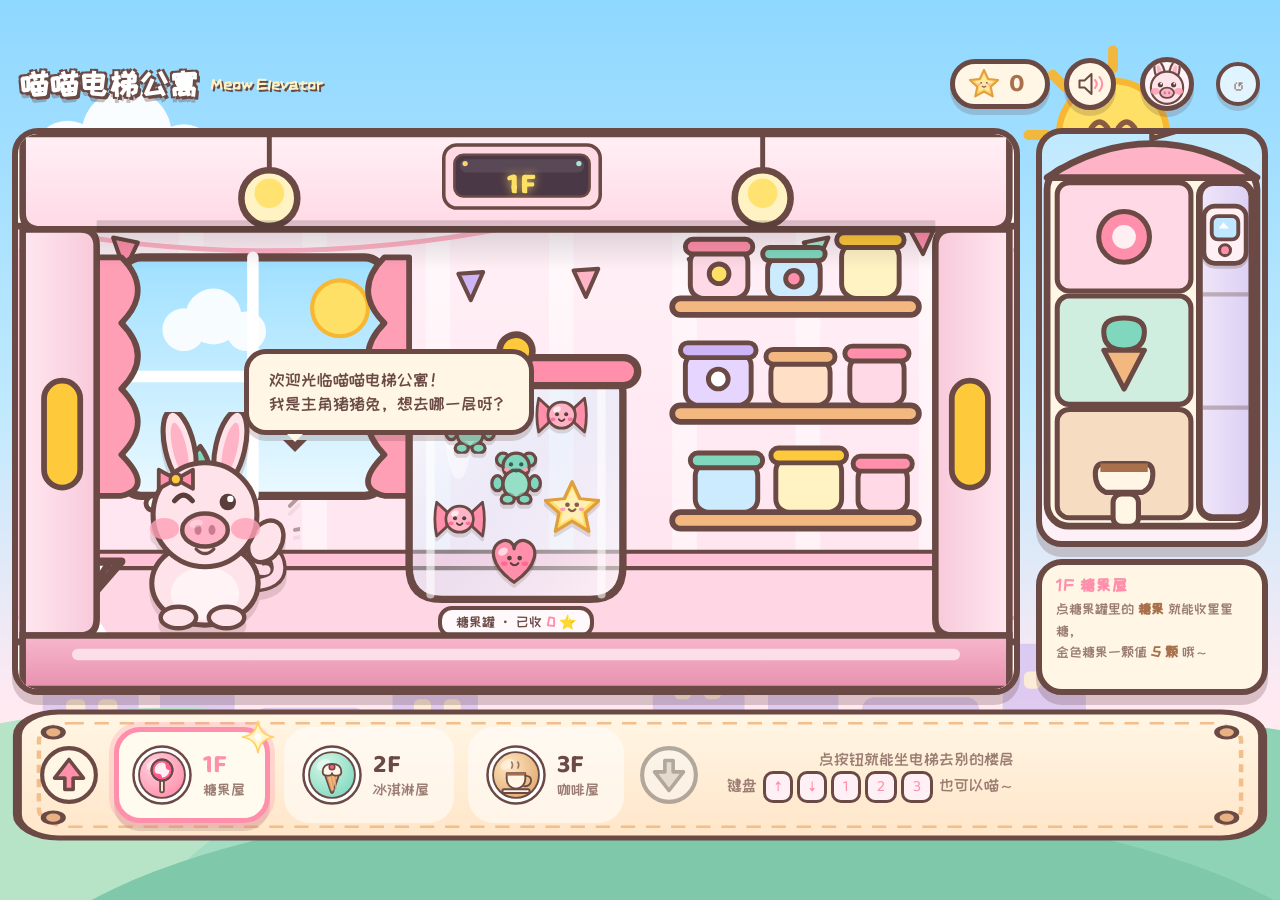
==== index.html @ 67f3f220 "喵喵电梯公寓：1F 糖果屋 / 2F 冰淇淋屋 / 3F 咖啡屋（主角猪猪兔）" ====
<!doctype html>
<html lang="zh-CN">
<head>
<meta charset="utf-8">
<meta name="viewport" content="width=device-width, initial-scale=1">
<title>喵喵电梯公寓 · 1F 糖果屋 / 2F 冰淇淋屋 / 3F 咖啡屋</title>
<meta name="description" content="可爱风的电梯模拟小游戏：坐电梯去不同楼层，每一层都有不同的小玩法。">
<link rel="icon" href="assets/ui/favicon.svg">
<link rel="stylesheet" href="styles/base.css">
<link rel="stylesheet" href="styles/layout.css">
<link rel="stylesheet" href="styles/elevator.css">
<link rel="stylesheet" href="styles/floors.css">
<link rel="stylesheet" href="styles/animations.css">
<link rel="stylesheet" href="styles/backdrop.css">
</head>
<body>

<!-- 背景天空装饰（窗口比游戏画布大时露出来的部分） -->
<div class="backdrop" aria-hidden="true">
  <img class="backdrop__sun" src="assets/bg/sun.svg" alt="">
  <img class="backdrop__cloud backdrop__cloud--1 cloud" src="assets/bg/cloud.svg" alt="">
  <img class="backdrop__cloud backdrop__cloud--2 cloud" src="assets/bg/cloud.svg" alt="">
  <img class="backdrop__cloud backdrop__cloud--3 cloud" src="assets/bg/cloud.svg" alt="">
  <img class="backdrop__cloud backdrop__cloud--4 cloud" src="assets/bg/cloud.svg" alt="">
  <img class="backdrop__city" src="assets/bg/city.svg" alt="">
  <img class="backdrop__hills" src="assets/bg/hills.svg" alt="">
</div>

<div class="app" id="app">

  <!-- ===== 顶部：标题 / 星星糖 / 音效 ===== -->
  <header class="hud">
    <h1 class="hud__title">
      喵喵电梯公寓
      <small>Meow Elevator</small>
    </h1>
    <div class="hud__spacer"></div>
    <div class="hud__coins" id="coin-box">
      <img src="assets/ui/coin-sugar.svg" alt="星星糖">
      <span id="coin-count">0</span>
    </div>
    <button class="hud__sound" id="sound-toggle" type="button">
      <img id="sound-img" src="assets/ui/sound-on.svg" alt="音效开关">
    </button>
    <button class="hud__skin" id="skin-toggle" type="button" title="换个主角形象">
      <img id="skin-img" src="assets/ui/avatar-pigbunny.svg" alt="切换主角">
    </button>
    <button class="hud__reset" id="reset-btn" type="button" title="清空进度，重新开始">↺</button>
  </header>

  <!-- ===== 中间：电梯门里的房间 + 楼层小地图 ===== -->
  <main class="world">
    <section class="stage" id="stage">
      <div class="room">
        <img class="room__bg" id="room-bg" src="assets/rooms/room-candy.svg" alt="">
      </div>

      <!-- 房间里的可交互道具单独一层，盖在猫猫前面（猫猫站在柜台后面） -->
      <div class="room__props" id="room-props"></div>

      <div class="stage__curtain"></div>

      <div class="doors">
        <img class="doors__leaf doors__leaf--left" src="assets/elevator/door-left.svg" alt="">
        <img class="doors__leaf doors__leaf--right" src="assets/elevator/door-right.svg" alt="">
      </div>

      <img class="cabin" src="assets/elevator/cabin-frame.svg" alt="">

      <div class="cat" id="cat">
        <img id="cat-img" src="assets/character/pigbunny-idle.svg" alt="主角 猪猪兔">
      </div>

      <div class="indicator" id="indicator">
        <img class="indicator__plate" src="assets/elevator/indicator-plate.svg" alt="">
        <div class="indicator__text">
          <span class="dir dir--up">▲</span>
          <span id="indicator-text">1F</span>
          <span class="dir dir--down">▼</span>
        </div>
      </div>

      <div class="bubble" id="bubble"><span id="bubble-text"></span></div>

      <div class="fx" id="fx"></div>
    </section>

    <aside class="side">
      <div class="minimap">
        <img class="minimap__bg" src="assets/elevator/map-building.svg" alt="楼层小地图">
        <img class="minimap__car" id="map-car" src="assets/elevator/map-car.svg" alt="">
      </div>

      <div class="tipcard">
        <h2 class="tipcard__title" id="tip-title">1F 糖果屋</h2>
        <p class="tipcard__text" id="tip-text"></p>
      </div>
    </aside>
  </main>

  <!-- ===== 底部：电梯控制面板 ===== -->
  <footer class="panel">
    <img class="panel__plate" src="assets/elevator/panel-plate.svg" alt="">
    <div class="panel__inner">
      <img class="panel__arrow" id="btn-up" src="assets/elevator/arrow-up.svg" alt="上一层" title="上一层">

      <button class="floorbtn is-active" data-floor="1" type="button">
        <img src="assets/elevator/button-1f.svg" alt="">
        <span class="floorbtn__label"><b>1F</b><span>糖果屋</span></span>
      </button>

      <button class="floorbtn" data-floor="2" type="button">
        <img src="assets/elevator/button-2f.svg" alt="">
        <span class="floorbtn__label"><b>2F</b><span>冰淇淋屋</span></span>
      </button>

      <button class="floorbtn" data-floor="3" type="button">
        <img src="assets/elevator/button-3f.svg" alt="">
        <span class="floorbtn__label"><b>3F</b><span>咖啡屋</span></span>
      </button>

      <img class="panel__arrow" id="btn-down" src="assets/elevator/arrow-down.svg" alt="下一层" title="下一层">

      <p class="panel__hint">
        点按钮就能坐电梯去别的楼层<br>
        键盘 <span class="k">↑</span><span class="k">↓</span><span class="k">1</span><span class="k">2</span><span class="k">3</span> 也可以喵～
      </p>
    </div>
  </footer>

</div>

<!-- 按顺序加载：配置 → 存档 → 音频 → 特效 → 电梯 → 各楼层玩法 → 启动 -->
<script src="js/core/config.js"></script>
<script src="js/core/state.js"></script>
<script src="js/core/audio.js"></script>
<script src="js/core/fx.js"></script>
<script src="js/core/dialogue.js"></script>
<script src="js/core/elevator.js"></script>
<script src="js/floors/registry.js"></script>
<script src="js/floors/candy.js"></script>
<script src="js/floors/icecream.js"></script>
<script src="js/floors/coffee.js"></script>
<script src="js/main.js"></script>
</body>
</html>
---- styles/base.css ----
/* ============================================================
   base.css —— 字体、配色变量、整体框架
   设计稿固定 1280 × 812，由 js 等比缩放铺满窗口，
   所以下面所有尺寸都可以放心用 px。
   ============================================================ */

/* ---------- 可爱字体（本地文件，可随时替换 fonts/ 里的字体） ---------- */
@font-face {
  font-family: 'KuaiLe';
  src: url('../fonts/ZCOOLKuaiLe-Regular.ttf') format('truetype');
  font-weight: normal;
  font-style: normal;
  font-display: swap;
}
@font-face {
  font-family: 'Baloo';
  src: url('../fonts/Baloo2.ttf') format('truetype');
  font-weight: 200 800;
  font-style: normal;
  font-display: swap;
}

:root {
  /* 主色板：想让游戏换个气氛，改这里就行 */
  --c-outline: #6B4A45;
  --c-cream: #FFF6E5;
  --c-pink: #FF8FAB;
  --c-pink-light: #FFD9E6;
  --c-mint: #7FD8BE;
  --c-mint-light: #CFEEDF;
  --c-butter: #FFD166;
  --c-caramel: #F2B880;
  --c-coffee: #A9714B;
  --c-lavender: #CDB4F6;
  --c-ink: #6B4A45;
  --c-ink-soft: #9A7C72;

  --font-cute: 'KuaiLe', 'Baloo', 'Chalkboard SE', 'PingFang SC',
               'Hiragino Sans GB', 'Microsoft YaHei', sans-serif;
  --font-num: 'Baloo', 'KuaiLe', 'PingFang SC', sans-serif;

  --shadow-cute: 0 6px 0 rgba(107, 74, 69, 0.22);
  --radius: 24px;

  /* 舞台尺寸（16:9）与房间原稿 1200×675 的缩放比 = 0.84 */
  --stage-w: 1008px;
  --stage-h: 567px;
  --scale: 0.84;
}

* { box-sizing: border-box; }

html, body {
  margin: 0;
  padding: 0;
  height: 100%;
  overflow: hidden;
}

body {
  background: #BEE9FF;
  font-family: var(--font-cute);
  color: var(--c-ink);
  -webkit-font-smoothing: antialiased;
  user-select: none;
  -webkit-tap-highlight-color: transparent;
}

/* 视口外的底色天空（窗口比设计稿更宽/更高时露出来的部分） */
body::before {
  content: '';
  position: fixed;
  inset: 0;
  background: linear-gradient(180deg, #8FD8FF 0%, #BFE9FF 45%, #FFE9F2 78%, #FFF6E5 100%);
  z-index: 0;
}

button {
  font-family: inherit;
  color: inherit;
  border: none;
  background: none;
  cursor: pointer;
  padding: 0;
}

img { display: block; -webkit-user-drag: none; }

/* ---------- 整个游戏画布：等比缩放居中 ---------- */
.app {
  position: absolute;
  left: 50%;
  top: 50%;
  z-index: 1;
  width: 1280px;
  height: 812px;
  padding: 8px 12px 15px;
  transform: translate(-50%, -50%);
  transform-origin: center center;
  display: flex;
  flex-direction: column;
}

/* ---------- 顶部 HUD ---------- */
.hud {
  height: 64px;
  flex: 0 0 64px;
  display: flex;
  align-items: center;
  gap: 14px;
  padding: 0 8px;
}

.hud__title {
  display: flex;
  align-items: center;
  gap: 10px;
  font-size: 30px;
  letter-spacing: 2px;
  color: #fff;
  text-shadow:
     3px 3px 0 var(--c-outline),
    -2px -2px 0 var(--c-outline),
     2px -2px 0 var(--c-outline),
    -2px  2px 0 var(--c-outline),
     0 6px 0 rgba(107, 74, 69, 0.35);
}

.hud__title small {
  font-size: 15px;
  letter-spacing: 0;
  color: #FFF3C4;
  text-shadow: 2px 2px 0 var(--c-outline);
}

.hud__spacer { flex: 1; }

.hud__coins {
  display: flex;
  align-items: center;
  gap: 8px;
  height: 50px;
  padding: 0 20px 0 12px;
  background: var(--c-cream);
  border: 5px solid var(--c-outline);
  border-radius: 26px;
  box-shadow: var(--shadow-cute);
  font-family: var(--font-num);
  font-size: 26px;
  font-weight: 700;
  color: var(--c-coffee);
}

.hud__coins img { width: 34px; height: 34px; }

.hud__coins.is-bump { animation: bump 0.42s ease-out; }

.hud__sound {
  width: 52px;
  height: 52px;
  border-radius: 50%;
  background: var(--c-cream);
  border: 5px solid var(--c-outline);
  box-shadow: var(--shadow-cute);
  display: grid;
  place-items: center;
  transition: transform 0.12s ease;
}
.hud__sound img { width: 30px; height: 30px; }
.hud__sound:active { transform: translateY(3px); box-shadow: 0 2px 0 rgba(107,74,69,0.22); }

.hud__reset {
  width: 44px;
  height: 44px;
  margin-left: 8px;  border-radius: 50%;
  background: rgba(255, 255, 255, 0.7);
  border: 4px solid var(--c-outline);
  font-size: 22px;
  line-height: 1;
  color: var(--c-ink-soft);
  display: grid;
  place-items: center;
  box-shadow: 0 5px 0 rgba(107, 74, 69, 0.2);
}

.hud__reset:hover { background: var(--c-pink); color: #fff; }
.hud__reset:active { transform: translateY(3px); box-shadow: 0 2px 0 rgba(107,74,69,0.2); }

/* 换主角形象：猪猪兔 / 猫猫咪咪 */
.hud__skin {
  width: 54px;
  height: 54px;
  margin-left: 10px;
  border-radius: 50%;
  background: #FFF3F8;
  border: 5px solid var(--c-outline);
  box-shadow: var(--shadow-cute);
  display: grid;
  place-items: center;
  overflow: hidden;
  transition: transform 0.12s ease;
}
.hud__skin img { width: 44px; height: 44px; }
.hud__skin:hover { transform: rotate(-8deg) scale(1.06); }
.hud__skin:active { transform: translateY(3px) scale(0.96); box-shadow: 0 2px 0 rgba(107,74,69,0.2); }

.hud__badge {
  display: flex;
  align-items: center;
  gap: 6px;
  height: 44px;
  padding: 0 16px;
  border-radius: 22px;
  background: rgba(255, 255, 255, 0.72);
  border: 4px solid var(--c-outline);
  font-size: 16px;
  color: var(--c-ink);
}
.hud__badge b { font-family: var(--font-num); font-size: 20px; color: var(--c-pink); }
---- styles/layout.css ----
/* ============================================================
   layout.css —— 主区域布局：舞台 + 右侧小地图
   ============================================================ */

.world {
  height: 567px;
  flex: 0 0 567px;
  margin-top: 12px;
  display: flex;
  gap: 16px;
}

/* ---------- 舞台（电梯门里的房间） ---------- */
.stage {
  position: relative;
  width: var(--stage-w);
  height: var(--stage-h);
  flex: 0 0 var(--stage-w);
  border: 6px solid var(--c-outline);
  border-radius: 26px;
  background: #FFF6E5;
  overflow: hidden;
  box-shadow: 0 10px 0 rgba(107, 74, 69, 0.25), inset 0 0 0 6px rgba(255, 255, 255, 0.5);
  transition: transform 0.12s ease;
}

.stage.is-shake { animation: shake 0.4s ease; }
.stage.is-moving { animation: rumble 0.35s linear infinite; }

/* 楼层切换时的黑幕（门关着的时候用来换房间，避免闪一下） */
.stage__curtain {
  position: absolute;
  inset: 0;
  background: #5A4450;
  opacity: 0;
  pointer-events: none;
  transition: opacity 0.18s ease;
  z-index: 5;
}
.stage.is-curtain .stage__curtain { opacity: 1; }

/* ---------- 房间 ---------- */
.room {
  position: absolute;
  inset: 0;
  z-index: 1;
}

.room__bg {
  position: absolute;
  inset: 0;
  width: 100%;
  height: 100%;
}

/* 房间里的可交互道具都挂在这一层（坐标用百分比，对应 1200×675 原稿）
   具体 z 序见 elevator.css 顶部说明 */
.room__props {
  position: absolute;
  inset: 0;
  z-index: 3;
}

/* ---------- 右侧栏 ---------- */
.side {
  width: 232px;
  flex: 0 0 232px;
  display: flex;
  flex-direction: column;
  gap: 12px;
}

/* ---------- 小地图：整栋楼剖面 ---------- */
.minimap {
  position: relative;
  width: 232px;
  height: 419px;
  flex: 0 0 419px;
  border: 6px solid var(--c-outline);
  border-radius: 26px;
  background: linear-gradient(180deg, #BFE9FF, #FFF0F6);
  overflow: hidden;
  box-shadow: 0 10px 0 rgba(107, 74, 69, 0.25);
}

.minimap__bg {
  position: absolute;
  inset: 0;
  width: 100%;
  height: 100%;
}

.minimap__car {
  position: absolute;
  left: 83.4%;
  width: 50px;
  transform: translate(-50%, -50%);
  transition: top 0.6s cubic-bezier(0.45, 0.05, 0.35, 1.1);
  filter: drop-shadow(0 3px 0 rgba(107, 74, 69, 0.25));
  z-index: 2;
}

.minimap__car.is-move { animation: carbob 0.28s ease-in-out infinite; }

/* 楼层小标签 */
.minimap__tag {
  position: absolute;
  left: 8px;
  padding: 3px 10px;
  border-radius: 12px;
  background: rgba(255, 255, 255, 0.9);
  border: 3px solid var(--c-outline);
  font-size: 13px;
  line-height: 1.1;
  color: var(--c-ink);
  z-index: 3;
}

/* ---------- 小贴士卡片 ---------- */
.tipcard {
  flex: 1;
  border: 6px solid var(--c-outline);
  border-radius: 26px;
  background: var(--c-cream);
  box-shadow: 0 10px 0 rgba(107, 74, 69, 0.25);
  padding: 12px 14px;
  overflow: hidden;
}

.tipcard__title {
  font-size: 16px;
  color: var(--c-pink);
  margin: 0 0 6px;
  letter-spacing: 1px;
}

.tipcard__text {
  font-size: 14px;
  line-height: 1.55;
  color: var(--c-ink-soft);
  margin: 0;
}

.tipcard__text b { color: var(--c-coffee); }
---- styles/elevator.css ----
/* ============================================================
   elevator.css —— 轿厢、电梯门、显示屏、猫猫、气泡、控制面板
   舞台 1008×567 = 房间原稿 1200×675 × 0.84

   图层顺序（从后到前）：
     1  房间背景 .room
     2  猫猫 .cat          ← 站在柜台后面，道具会盖住它
     3  房间道具 .room__props
     4  电梯门 .doors
     5  轿厢框 .cabin
     9  楼层显示屏 / 11 气泡 / 20 飘字粒子
   ============================================================ */

/* ---------- 电梯门（盖住轿厢门洞 90,105 → 1110,610 原稿坐标） ---------- */
.doors {
  position: absolute;
  left: 75.6px;
  top: 88.2px;
  width: 856.8px;
  height: 424.2px;
  z-index: 4;
  pointer-events: none;
}

.doors__leaf {
  position: absolute;
  top: 0;
  width: 50%;
  height: 100%;
  transition: transform 0.62s cubic-bezier(0.5, 0.02, 0.3, 1);
}

.doors__leaf--left  { left: 0;  transform: translateX(-101%); }
.doors__leaf--right { right: 0; transform: translateX(101%); }

.stage.is-closed .doors__leaf--left  { transform: translateX(0); }
.stage.is-closed .doors__leaf--right { transform: translateX(0); }

/* 门关着的时候，房间里的道具不给点（避免隔着门点到东西） */
.stage.is-closed .room__props { pointer-events: none; }

/* ---------- 轿厢前景框 ---------- */
.cabin {
  position: absolute;
  inset: 0;
  width: 100%;
  height: 100%;
  z-index: 5;
  pointer-events: none;
}

/* ---------- 楼层显示屏 ---------- */
.indicator {
  position: absolute;
  left: 424px;
  top: 9px;
  width: 160px;
  height: 67px;
  z-index: 9;
}

.indicator__plate {
  position: absolute;
  inset: 0;
  width: 100%;
  height: 100%;
}

.indicator__text {
  position: absolute;
  left: 0;
  right: 0;
  top: 22px;
  height: 40px;
  display: flex;
  align-items: center;
  justify-content: center;
  gap: 6px;
  font-family: var(--font-num);
  font-size: 30px;
  font-weight: 800;
  color: #FFE066;
  text-shadow: 0 0 10px rgba(255, 224, 102, 0.75);
  letter-spacing: 1px;
}

.indicator__text .dir {
  font-size: 18px;
  color: var(--c-mint);
  text-shadow: 0 0 8px rgba(127, 216, 190, 0.9);
  opacity: 0;
}
.indicator.is-up .dir--up,
.indicator.is-down .dir--down { opacity: 1; }
.indicator.is-ding .indicator__text { animation: dingflash 0.5s ease 2; }

/* ---------- 电梯小姐 · 猫猫 ---------- */
.cat {
  position: absolute;
  left: 92px;
  bottom: 55px;
  width: 190px;
  z-index: 2;
  transition: transform 0.2s ease;
}

.cat img {
  width: 100%;
  filter: drop-shadow(0 8px 0 rgba(107, 74, 69, 0.18));
}

.cat.is-hop { animation: hop 0.6s ease; }
.cat.is-shake { animation: shake 0.5s ease; }

/* ---------- 说话气泡 ---------- */
.bubble {
  position: absolute;
  left: 226px;
  bottom: 254px;
  max-width: 300px;
  padding: 14px 20px;
  background: var(--c-cream);
  border: 5px solid var(--c-outline);
  border-radius: 22px;
  font-size: 17px;
  line-height: 1.4;
  color: var(--c-ink);
  box-shadow: 0 6px 0 rgba(107, 74, 69, 0.22);
  z-index: 11;
  opacity: 0;
  transform: translateY(8px) scale(0.9);
  transform-origin: 20% 120%;
  transition: opacity 0.2s ease, transform 0.24s cubic-bezier(0.2, 1.6, 0.4, 1);
  pointer-events: none;
}

.bubble.is-show { opacity: 1; transform: translateY(0) scale(1); }

.bubble::after {
  content: '';
  position: absolute;
  left: 34px;
  bottom: -22px;
  width: 0;
  height: 0;
  border: 12px solid transparent;
  border-top-color: var(--c-outline);
  border-bottom: 0;
}

.bubble::before {
  content: '';
  position: absolute;
  left: 38px;
  bottom: -12px;
  width: 0;
  height: 0;
  border: 8px solid transparent;
  border-top-color: var(--c-cream);
  border-bottom: 0;
  z-index: 2;
}

/* ---------- 控制面板 ---------- */
.panel {
  position: relative;
  height: 132px;
  flex: 0 0 132px;
  margin-top: 14px;
}

.panel__plate {
  position: absolute;
  inset: 0;
  width: 100%;
  height: 100%;
}

.panel__inner {
  position: absolute;
  inset: 0;
  display: flex;
  align-items: center;
  gap: 14px;
  padding: 0 26px;
}

.panel__arrow {
  width: 62px;
  height: 62px;
  cursor: pointer;
  transition: transform 0.12s ease, filter 0.12s ease;
}
.panel__arrow:active { transform: translateY(3px) scale(0.96); }
.panel__arrow.is-disabled { filter: grayscale(1) opacity(0.45); cursor: not-allowed; }

.floorbtn {
  position: relative;
  display: flex;
  align-items: center;
  gap: 10px;
  height: 96px;
  padding: 0 20px 0 12px;
  border-radius: 26px;
  border: 5px solid transparent;
  background: rgba(255, 255, 255, 0.55);
  transition: transform 0.14s ease, background 0.2s ease, border-color 0.2s ease;
}

.floorbtn img { width: 62px; height: 62px; }

.floorbtn__label {
  display: flex;
  flex-direction: column;
  align-items: flex-start;
  line-height: 1.15;
}

.floorbtn__label b {
  font-family: var(--font-num);
  font-size: 26px;
  color: var(--c-outline);
}

.floorbtn__label span {
  font-size: 15px;
  color: var(--c-ink-soft);
}

.floorbtn:hover { transform: translateY(-4px); background: rgba(255, 255, 255, 0.85); }
.floorbtn:active { transform: translateY(2px); }

.floorbtn.is-active {
  background: #FFFBEF;
  border-color: var(--c-pink);
  box-shadow: 0 0 0 5px rgba(255, 143, 171, 0.28), 0 8px 0 rgba(107, 74, 69, 0.18);
}

.floorbtn.is-active .floorbtn__label b { color: var(--c-pink); }

.floorbtn.is-active::after {
  content: '';
  position: absolute;
  top: -12px;
  right: -10px;
  width: 34px;
  height: 34px;
  background: url('../assets/ui/sparkle.svg') center/contain no-repeat;
  animation: spin 3s linear infinite;
}

.floorbtn.is-arriving { animation: bump 0.5s ease; }

.panel__hint {
  flex: 1;
  margin: 0;
  text-align: right;
  font-size: 16px;
  line-height: 1.5;
  color: var(--c-ink-soft);
  max-width: 300px;
}

.panel__hint b { color: var(--c-coffee); }
.panel__hint .k {
  display: inline-block;
  padding: 1px 9px;
  margin: 0 2px;
  border-radius: 10px;
  background: #FFF0F5;
  border: 3px solid var(--c-outline);
  font-family: var(--font-num);
  color: var(--c-pink);
}

/* ---------- 飘字 / 粒子层 ---------- */
.fx {
  position: absolute;
  inset: 0;
  z-index: 20;
  pointer-events: none;
  overflow: hidden;
}

.fx__float {
  position: absolute;
  transform: translate(-50%, -50%);
  font-family: var(--font-num);
  font-size: 30px;
  font-weight: 800;
  color: #fff;
  text-shadow: 2px 2px 0 var(--c-outline), -2px -2px 0 var(--c-outline),
               2px -2px 0 var(--c-outline), -2px 2px 0 var(--c-outline);
  animation: floatup 1s ease-out forwards;
  white-space: nowrap;
}

.fx__sparkle {
  position: absolute;
  width: 34px;
  height: 34px;
  transform: translate(-50%, -50%);
  animation: sparkleout 0.75s ease-out forwards;
}

.fx__ring {
  position: absolute;
  width: 40px;
  height: 40px;
  margin: -20px 0 0 -20px;
  border-radius: 50%;
  border: 6px solid rgba(255, 255, 255, 0.9);
  animation: ringout 0.55s ease-out forwards;
}
---- styles/floors.css ----
/* ============================================================
   floors.css —— 三层楼各自的玩法道具
   坐标说明：left/top 用百分比，对应房间原稿 1200×675 的坐标，
             尺寸用 px（舞台 1008×567 = 原稿 ×0.84）。
   ============================================================ */

.room__props > * { position: absolute; }

/* ============================================================
   1F 糖果屋：点糖果收星星糖
   ============================================================ */
.candy {
  width: 5.6%;
  transform: translate(-50%, -50%);
  animation: bob 2.6s ease-in-out infinite;
  cursor: pointer;
  z-index: 3;
}

.candy img {
  width: 100%;
  transition: transform 0.14s ease, filter 0.14s ease;
  filter: drop-shadow(0 4px 0 rgba(107, 74, 69, 0.18));
}

.candy:hover img { transform: scale(1.18); filter: drop-shadow(0 6px 0 rgba(107,74,69,0.22)) brightness(1.06); }
.candy:active img { transform: scale(0.9); }

.candy.is-gold {
  width: 6.4%;
  animation: bob 1.7s ease-in-out infinite, glowpulse 1.6s ease-in-out infinite;
  border-radius: 50%;
}

.candy.is-taken {
  animation: none;
  transition: opacity 0.32s ease, transform 0.32s cubic-bezier(0.3, -0.4, 0.6, 1.4);
  opacity: 0;
  transform: translate(-50%, -50%) translateY(-40px) scale(1.5) rotate(20deg);
  pointer-events: none;
}

/* 收集进度的糖果罐标签 */
.jarhint {
  left: 50%;
  top: 88%;
  transform: translate(-50%, -50%);
  padding: 4px 14px;
  border-radius: 14px;
  background: rgba(255, 255, 255, 0.86);
  border: 4px solid var(--c-outline);
  font-size: 14px;
  white-space: nowrap;
  z-index: 4;
}

/* ============================================================
   2F 冰淇淋屋：选球 + 选配料 → 自动做好 → 点一下卖出去
   ============================================================ */
.pick {
  transform: translate(-50%, -50%);
  display: flex;
  flex-direction: column;
  align-items: center;
  cursor: pointer;
  z-index: 4;
}

.pick__btn {
  position: relative;
  width: 92px;
  height: 92px;
  border-radius: 50%;
  background: #FFFDF7;
  border: 5px solid var(--c-outline);
  display: grid;
  place-items: center;
  box-shadow: 0 6px 0 rgba(107, 74, 69, 0.2);
  transition: transform 0.14s ease, box-shadow 0.14s ease, background 0.2s ease;
}

.pick__btn img { max-width: 82%; max-height: 76%; object-fit: contain; }

.pick__label {
  margin-top: 4px;
  padding: 1px 10px;
  border-radius: 12px;
  background: rgba(255, 255, 255, 0.9);
  border: 3px solid var(--c-outline);
  font-size: 13px;
  white-space: nowrap;
}

.pick:hover .pick__btn { transform: translateY(-5px); box-shadow: 0 10px 0 rgba(107, 74, 69, 0.2); }
.pick:active .pick__btn { transform: translateY(2px); box-shadow: 0 3px 0 rgba(107, 74, 69, 0.2); }

.pick.is-active .pick__btn {
  background: #FFF3F8;
  border-color: var(--c-pink);
  box-shadow: 0 0 0 6px rgba(255, 143, 171, 0.35), 0 8px 0 rgba(107, 74, 69, 0.18);
  animation: breathe 1.6s ease-in-out infinite;
}

.pick.is-active .pick__label { background: var(--c-pink); color: #fff; }

/* 展示台上的冰淇淋（DOM 顺序 = 配料 → 球 → 蛋筒，从上往下叠） */
.icecream {
  left: 51.7%;
  bottom: 160px;
  transform: translateX(-50%);
  display: flex;
  flex-direction: column;
  align-items: center;
  z-index: 3;
  pointer-events: none;
}

.icecream.is-ready { pointer-events: auto; cursor: pointer; }

.icecream > * { animation: bobslow 2.8s ease-in-out infinite; position: relative; }

.icecream__topping { width: 104px; margin-bottom: -20px; z-index: 3; }
.icecream__scoop   { width: 128px; margin-bottom: -36px; z-index: 2; }
.icecream__cone    { width: 118px; z-index: 1; }

.icecream__price {
  position: absolute;
  left: calc(50% + 82px);
  top: 42%;
  display: flex;
  align-items: center;
  gap: 4px;
  padding: 2px 12px;
  border-radius: 14px;
  background: var(--c-butter);
  border: 4px solid var(--c-outline);
  font-family: var(--font-num);
  font-size: 20px;
  font-weight: 700;
  animation: breathe 1.6s ease-in-out infinite;
}

.icecream__price img { width: 22px; height: 22px; }

.icecream.is-pop { animation: bump 0.5s ease; }

/* 配方提示 */
.recipe {
  left: 51.7%;
  top: 6%;
  transform: translateX(-50%);
  padding: 6px 18px;
  border-radius: 18px;
  background: rgba(255, 255, 255, 0.88);
  border: 4px solid var(--c-outline);
  font-size: 15px;
  white-space: nowrap;
  z-index: 4;
  text-align: center;
}

.recipe b { color: var(--c-pink); }

/* ============================================================
   3F 咖啡屋：按住萃取，松手看浓淡
   ============================================================ */
.brew {
  left: 73.3%;
  top: 56.3%;
  transform: translate(-50%, -50%);
  width: 142px;
  height: 142px;
  border-radius: 50%;
  background: radial-gradient(circle at 35% 30%, #FFF3D6, #FFC93C 70%);
  border: 7px solid var(--c-outline);
  box-shadow: 0 10px 0 rgba(107, 74, 69, 0.28);
  display: flex;
  flex-direction: column;
  align-items: center;
  justify-content: center;
  gap: 2px;
  cursor: pointer;
  z-index: 5;
  transition: transform 0.12s ease, box-shadow 0.12s ease;
}

.brew__icon { font-size: 40px; line-height: 1; }
.brew__label { font-size: 17px; color: #7A4A2B; }

.brew:hover { transform: translate(-50%, -50%) translateY(-4px); }
.brew.is-press {
  transform: translate(-50%, -50%) translateY(4px) scale(0.97);
  box-shadow: 0 4px 0 rgba(107, 74, 69, 0.28), 0 0 0 12px rgba(255, 209, 102, 0.35);
}

/* 浓度表 */
.gauge {
  left: 88.3%;
  top: 50%;
  transform: translate(-50%, -50%);
  width: 54px;
  height: 230px;
  border-radius: 27px;
  background: rgba(255, 255, 255, 0.75);
  border: 6px solid var(--c-outline);
  box-shadow: 0 8px 0 rgba(107, 74, 69, 0.2);
  overflow: hidden;
  z-index: 5;
}

.gauge__perfect {
  position: absolute;
  left: 0;
  right: 0;
  bottom: 45%;
  height: 30%;
  background: repeating-linear-gradient(45deg, rgba(127, 216, 190, 0.85) 0 8px, rgba(168, 230, 207, 0.85) 8px 16px);
  border-top: 3px dashed #4FA98A;
  border-bottom: 3px dashed #4FA98A;
}

.gauge__fill {
  position: absolute;
  left: 0;
  right: 0;
  bottom: 0;
  height: 0%;
  background: linear-gradient(180deg, #D9A66C, #7A4A2B);
  transition: height 0.06s linear;
}

.gauge__mark {
  position: absolute;
  left: 0;
  right: 0;
  bottom: 45%;
  height: 30%;
  display: grid;
  place-items: center;
  font-size: 11px;
  color: #3E6C58;
  z-index: 2;
  writing-mode: vertical-rl;
  letter-spacing: 2px;
}

/* 吧台上的咖啡杯 */
.cup {
  left: 26.5%;
  top: 74%;
  transform: translate(-50%, -50%);
  width: 128px;
  z-index: 4;
}
.cup img { width: 100%; filter: drop-shadow(0 5px 0 rgba(107, 74, 69, 0.18)); }
.cup.is-ready { cursor: pointer; }
.cup.is-ready:hover img { transform: translateY(-4px) scale(1.04); }
.cup.is-pour { animation: wiggle 0.4s ease-in-out infinite; }

.cup__steam {
  position: absolute;
  left: 50%;
  bottom: 74%;
  width: 92px;
  transform: translateX(-50%);
  opacity: 0;
  pointer-events: none;
}

.cup.is-full .cup__steam { opacity: 0.75; }
.cup.is-full .cup__steam img { animation: steamup 2.4s ease-in-out infinite; }
.cup__steam img:nth-child(2) { animation-delay: 0.5s; }

/* 评价泡泡（放在杯子右边吧台上） */
.verdict {
  left: 41%;
  top: 72%;
  transform: translate(-50%, -50%);
  padding: 6px 16px;
  border-radius: 16px;
  background: #FFFDF7;
  border: 4px solid var(--c-outline);
  font-size: 15px;
  white-space: nowrap;
  opacity: 0;
  transition: opacity 0.2s ease, transform 0.24s cubic-bezier(0.2, 1.6, 0.4, 1);
  z-index: 6;
}

.verdict.is-show { opacity: 1; }

/* 咖啡豆装饰（点击也可以有反馈） */
.bean {
  width: 4.4%;
  transform: translate(-50%, -50%) rotate(-12deg);
  cursor: pointer;
  z-index: 3;
  animation: bob 3.2s ease-in-out infinite;
}
.bean img { width: 100%; }
---- styles/animations.css ----
/* ============================================================
   animations.css —— 所有关键帧动画
   ============================================================ */

@keyframes bump {
  0%   { transform: scale(1); }
  35%  { transform: scale(1.16); }
  60%  { transform: scale(0.96); }
  100% { transform: scale(1); }
}

@keyframes shake {
  0%, 100% { transform: translateX(0); }
  20% { transform: translateX(-9px) rotate(-0.6deg); }
  40% { transform: translateX(8px) rotate(0.6deg); }
  60% { transform: translateX(-6px) rotate(-0.4deg); }
  80% { transform: translateX(4px); }
}

@keyframes rumble {
  0%   { transform: translate(0, 0); }
  25%  { transform: translate(-2px, 1px); }
  50%  { transform: translate(1px, -2px); }
  75%  { transform: translate(2px, 2px); }
  100% { transform: translate(0, 0); }
}

@keyframes hop {
  0%   { transform: translateY(0) scale(1); }
  30%  { transform: translateY(-26px) scale(1.06, 0.94); }
  55%  { transform: translateY(0) scale(0.94, 1.06); }
  75%  { transform: translateY(-9px) scale(1.02, 0.98); }
  100% { transform: translateY(0) scale(1); }
}

@keyframes carbbob {
  0%, 100% { transform: translate(-50%, -50%); }
  50%      { transform: translate(-50%, calc(-50% - 5px)); }
}

@keyframes dingflash {
  0%, 100% { opacity: 1; }
  50%      { opacity: 0.25; }
}

@keyframes floatup {
  0%   { opacity: 0; transform: translate(-50%, -50%) scale(0.6); }
  25%  { opacity: 1; transform: translate(-50%, -80%) scale(1.15); }
  100% { opacity: 0; transform: translate(-50%, -230%) scale(1); }
}

@keyframes sparkleout {
  0%   { opacity: 0; transform: translate(-50%, -50%) scale(0.2) rotate(0deg); }
  40%  { opacity: 1; transform: translate(-50%, -50%) scale(1.25) rotate(90deg); }
  100% { opacity: 0; transform: translate(-50%, -50%) scale(0.5) rotate(200deg); }
}

@keyframes ringout {
  0%   { opacity: 0.95; transform: scale(0.4); }
  100% { opacity: 0; transform: scale(2.6); }
}

@keyframes spin {
  from { transform: rotate(0deg); }
  to   { transform: rotate(360deg); }
}

@keyframes bob {
  0%, 100% { transform: translateY(0) rotate(-3deg); }
  50%      { transform: translateY(-9px) rotate(3deg); }
}

@keyframes bobslow {
  0%, 100% { transform: translateY(0); }
  50%      { transform: translateY(-14px); }
}

@keyframes breathe {
  0%, 100% { transform: scale(1); }
  50%      { transform: scale(1.04); }
}

@keyframes steamup {
  0%   { opacity: 0; transform: translateY(10px) scale(0.85); }
  35%  { opacity: 0.85; }
  100% { opacity: 0; transform: translateY(-42px) scale(1.15); }
}

@keyframes wiggle {
  0%, 100% { transform: rotate(-4deg); }
  50%      { transform: rotate(4deg); }
}

@keyframes glowpulse {
  0%, 100% { box-shadow: 0 0 0 0 rgba(255, 209, 102, 0.8); }
  50%      { box-shadow: 0 0 0 14px rgba(255, 209, 102, 0); }
}
---- styles/backdrop.css ----
/* ============================================================
   backdrop.css —— 窗口比设计稿大时露出来的那片天空装饰
   （游戏画布是居中的 1280×812，四周就是这些云和山）
   ============================================================ */

.backdrop {
  position: fixed;
  inset: 0;
  z-index: 0;
  overflow: hidden;
  pointer-events: none;
}

.backdrop__sun {
  position: absolute;
  right: 6%;
  top: 5%;
  width: 180px;
  animation: breathe 5s ease-in-out infinite;
}

.backdrop__cloud {
  position: absolute;
  opacity: 0.95;
  animation: drift linear infinite;
}

.backdrop__cloud--1 { width: 260px; top: 8%;  animation-duration: 88s;  animation-delay: -10s; }
.backdrop__cloud--2 { width: 180px; top: 26%; animation-duration: 120s; animation-delay: -52s; }
.backdrop__cloud--3 { width: 320px; top: 44%; animation-duration: 150s; animation-delay: -96s; opacity: 0.8; }
.backdrop__cloud--4 { width: 150px; top: 62%; animation-duration: 100s; animation-delay: -30s; opacity: 0.7; }

.backdrop__city {
  position: absolute;
  left: 0;
  right: 0;
  bottom: 0;
  width: 100%;
  opacity: 0.75;
}

.backdrop__hills {
  position: absolute;
  left: 0;
  right: 0;
  bottom: 0;
  width: 100%;
}

@keyframes drift {
  from { transform: translateX(-30vw); }
  to   { transform: translateX(130vw); }
}

/* 小屏幕（手机）上，游戏会整体缩小；这里顺手把装饰云收小一点 */
@media (max-width: 900px) {
  .backdrop__sun { width: 110px; }
  .backdrop__cloud--1 { width: 160px; }
  .backdrop__cloud--3 { width: 190px; }
}
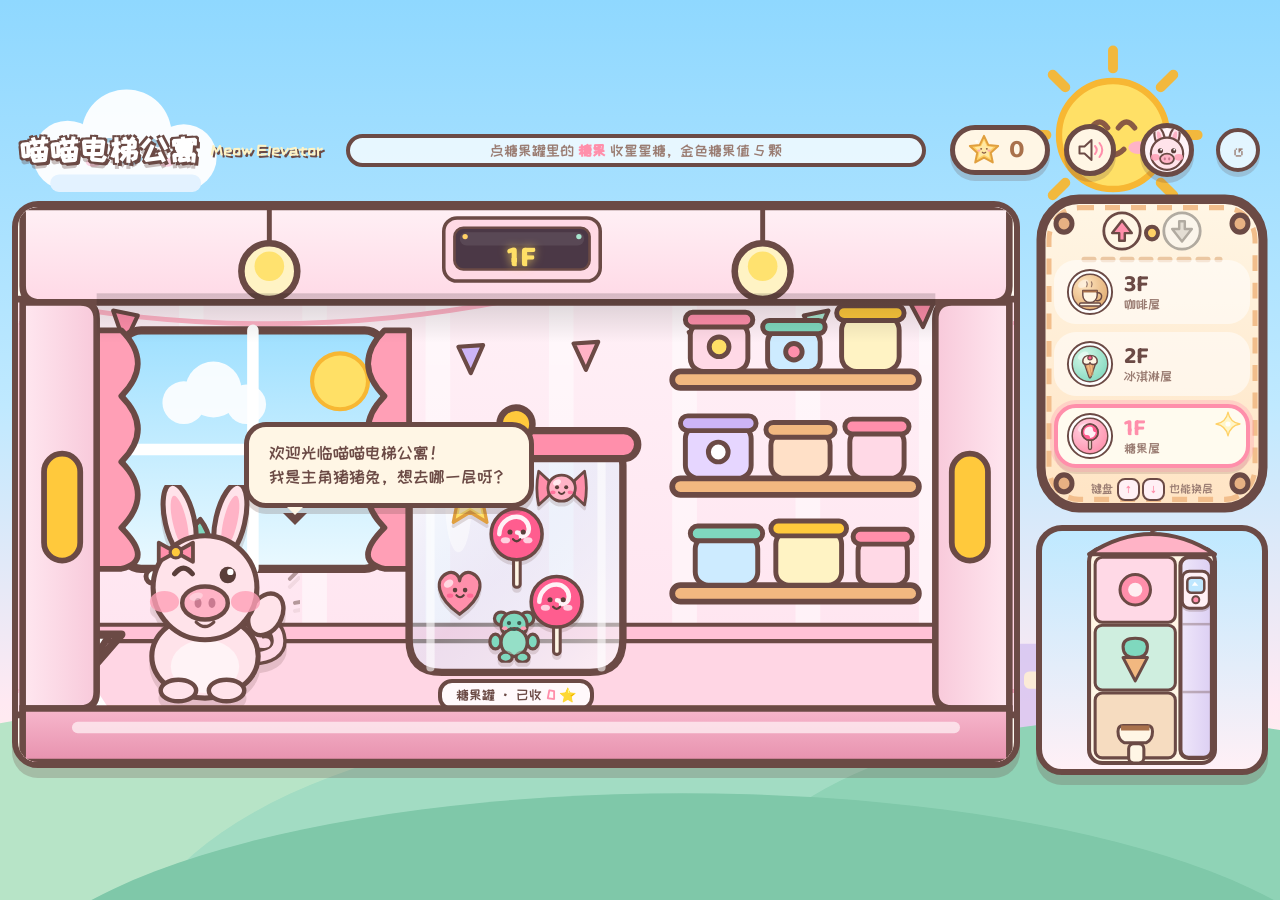
==== commit c76739bd: "电梯按键改成竖排：3F 在最上、1F 在最下；面板移到右侧，提示并入顶栏" ====
--- a/index.html
+++ b/index.html
@@ -34,7 +34,7 @@
       喵喵电梯公寓
       <small>Meow Elevator</small>
     </h1>
-    <div class="hud__spacer"></div>
+    <div class="hud__tip" id="tip-text"></div>
     <div class="hud__coins" id="coin-box">
       <img src="assets/ui/coin-sugar.svg" alt="星星糖">
       <span id="coin-count">0</span>
@@ -86,47 +86,40 @@
     </section>
 
     <aside class="side">
-      <div class="minimap">
+      <!-- 竖排电梯按键面板：3F 在最上，1F 在最下 -->
+      <div class="panel">
+        <img class="panel__plate" src="assets/elevator/panel-plate-v.svg" alt="">
+        <div class="panel__inner">
+          <div class="panel__arrows">
+            <img class="panel__arrow" id="btn-up" src="assets/elevator/arrow-up.svg" alt="上一层" title="上一层">
+            <img class="panel__arrow" id="btn-down" src="assets/elevator/arrow-down.svg" alt="下一层" title="下一层">
+          </div>
+
+          <button class="floorbtn" data-floor="3" type="button">
+            <img src="assets/elevator/button-3f.svg" alt="">
+            <span class="floorbtn__label"><b>3F</b><span>咖啡屋</span></span>
+          </button>
+
+          <button class="floorbtn" data-floor="2" type="button">
+            <img src="assets/elevator/button-2f.svg" alt="">
+            <span class="floorbtn__label"><b>2F</b><span>冰淇淋屋</span></span>
+          </button>
+
+          <button class="floorbtn is-active" data-floor="1" type="button">
+            <img src="assets/elevator/button-1f.svg" alt="">
+            <span class="floorbtn__label"><b>1F</b><span>糖果屋</span></span>
+          </button>
+
+          <p class="panel__hint">键盘 <span class="k">↑</span><span class="k">↓</span> 也能换层</p>
+        </div>
+      </div>
+
+      <div class="minimap" id="minimap">
         <img class="minimap__bg" src="assets/elevator/map-building.svg" alt="楼层小地图">
         <img class="minimap__car" id="map-car" src="assets/elevator/map-car.svg" alt="">
       </div>
-
-      <div class="tipcard">
-        <h2 class="tipcard__title" id="tip-title">1F 糖果屋</h2>
-        <p class="tipcard__text" id="tip-text"></p>
-      </div>
     </aside>
   </main>
-
-  <!-- ===== 底部：电梯控制面板 ===== -->
-  <footer class="panel">
-    <img class="panel__plate" src="assets/elevator/panel-plate.svg" alt="">
-    <div class="panel__inner">
-      <img class="panel__arrow" id="btn-up" src="assets/elevator/arrow-up.svg" alt="上一层" title="上一层">
-
-      <button class="floorbtn is-active" data-floor="1" type="button">
-        <img src="assets/elevator/button-1f.svg" alt="">
-        <span class="floorbtn__label"><b>1F</b><span>糖果屋</span></span>
-      </button>
-
-      <button class="floorbtn" data-floor="2" type="button">
-        <img src="assets/elevator/button-2f.svg" alt="">
-        <span class="floorbtn__label"><b>2F</b><span>冰淇淋屋</span></span>
-      </button>
-
-      <button class="floorbtn" data-floor="3" type="button">
-        <img src="assets/elevator/button-3f.svg" alt="">
-        <span class="floorbtn__label"><b>3F</b><span>咖啡屋</span></span>
-      </button>
-
-      <img class="panel__arrow" id="btn-down" src="assets/elevator/arrow-down.svg" alt="下一层" title="下一层">
-
-      <p class="panel__hint">
-        点按钮就能坐电梯去别的楼层<br>
-        键盘 <span class="k">↑</span><span class="k">↓</span><span class="k">1</span><span class="k">2</span><span class="k">3</span> 也可以喵～
-      </p>
-    </div>
-  </footer>
 
 </div>
 
--- a/styles/base.css
+++ b/styles/base.css
@@ -93,7 +93,7 @@
   top: 50%;
   z-index: 1;
   width: 1280px;
-  height: 812px;
+  height: 680px;
   padding: 8px 12px 15px;
   transform: translate(-50%, -50%);
   transform-origin: center center;
@@ -133,7 +133,24 @@
   text-shadow: 2px 2px 0 var(--c-outline);
 }
 
-.hud__spacer { flex: 1; }
+/* 当前楼层的小提示（原来在右下角卡片里，现在放在顶栏中间） */
+.hud__tip {
+  flex: 1;
+  min-width: 0;
+  margin: 0 10px;
+  padding: 5px 18px;
+  border-radius: 20px;
+  background: rgba(255, 255, 255, 0.75);
+  border: 4px solid var(--c-outline);
+  font-size: 15px;
+  color: var(--c-ink-soft);
+  text-align: center;
+  white-space: nowrap;
+  overflow: hidden;
+  text-overflow: ellipsis;
+}
+
+.hud__tip b { color: var(--c-pink); }
 
 .hud__coins {
   display: flex;
--- a/styles/layout.css
+++ b/styles/layout.css
@@ -1,12 +1,14 @@
 /* ============================================================
-   layout.css —— 主区域布局：舞台 + 右侧小地图
+   layout.css —— 主区域布局：舞台 + 右侧竖排电梯面板 + 楼层小地图
+   （面板竖排：3F 在上，1F 在下）
    ============================================================ */
 
 .world {
-  height: 567px;
-  flex: 0 0 567px;
+  height: 581px;
+  flex: 0 0 581px;
   margin-top: 12px;
   display: flex;
+  align-items: center;
   gap: 16px;
 }
 
@@ -61,21 +63,23 @@
   z-index: 3;
 }
 
-/* ---------- 右侧栏 ---------- */
+/* ---------- 右侧栏：竖排按键面板 + 小地图 ---------- */
 .side {
   width: 232px;
   flex: 0 0 232px;
+  height: 100%;
   display: flex;
   flex-direction: column;
   gap: 12px;
 }
 
-/* ---------- 小地图：整栋楼剖面 ---------- */
+/* ---------- 小地图：整栋楼剖面（右下角） ----------
+   楼房图用 object-fit: contain 撑满卡片，轿厢的位置由 elevator.js
+   按实际渲染尺寸算出来（避免百分比高度解析不到的坑） */
 .minimap {
   position: relative;
-  width: 232px;
-  height: 419px;
-  flex: 0 0 419px;
+  flex: 1 1 auto;
+  min-height: 0;
   border: 6px solid var(--c-outline);
   border-radius: 26px;
   background: linear-gradient(180deg, #BFE9FF, #FFF0F6);
@@ -84,61 +88,20 @@
 }
 
 .minimap__bg {
-  position: absolute;
-  inset: 0;
   width: 100%;
   height: 100%;
+  object-fit: contain;
+  display: block;
 }
 
 .minimap__car {
   position: absolute;
-  left: 83.4%;
-  width: 50px;
+  left: 0;
+  top: 0;
   transform: translate(-50%, -50%);
   transition: top 0.6s cubic-bezier(0.45, 0.05, 0.35, 1.1);
-  filter: drop-shadow(0 3px 0 rgba(107, 74, 69, 0.25));
+  filter: drop-shadow(0 2px 0 rgba(107, 74, 69, 0.25));
   z-index: 2;
 }
 
 .minimap__car.is-move { animation: carbob 0.28s ease-in-out infinite; }
-
-/* 楼层小标签 */
-.minimap__tag {
-  position: absolute;
-  left: 8px;
-  padding: 3px 10px;
-  border-radius: 12px;
-  background: rgba(255, 255, 255, 0.9);
-  border: 3px solid var(--c-outline);
-  font-size: 13px;
-  line-height: 1.1;
-  color: var(--c-ink);
-  z-index: 3;
-}
-
-/* ---------- 小贴士卡片 ---------- */
-.tipcard {
-  flex: 1;
-  border: 6px solid var(--c-outline);
-  border-radius: 26px;
-  background: var(--c-cream);
-  box-shadow: 0 10px 0 rgba(107, 74, 69, 0.25);
-  padding: 12px 14px;
-  overflow: hidden;
-}
-
-.tipcard__title {
-  font-size: 16px;
-  color: var(--c-pink);
-  margin: 0 0 6px;
-  letter-spacing: 1px;
-}
-
-.tipcard__text {
-  font-size: 14px;
-  line-height: 1.55;
-  color: var(--c-ink-soft);
-  margin: 0;
-}
-
-.tipcard__text b { color: var(--c-coffee); }
--- a/styles/elevator.css
+++ b/styles/elevator.css
@@ -161,12 +161,14 @@
   z-index: 2;
 }
 
-/* ---------- 控制面板 ---------- */
+/* ---------- 右侧竖排控制面板（3F 在上，1F 在下） ---------- */
 .panel {
   position: relative;
-  height: 132px;
-  flex: 0 0 132px;
-  margin-top: 14px;
+  flex: 0 0 auto;
+  width: 232px;
+  padding: 16px 18px 12px;
+  display: flex;
+  flex-direction: column;
 }
 
 .panel__plate {
@@ -177,63 +179,70 @@
 }
 
 .panel__inner {
-  position: absolute;
-  inset: 0;
-  display: flex;
-  align-items: center;
-  gap: 14px;
-  padding: 0 26px;
+  position: relative;
+  display: flex;
+  flex-direction: column;
+  gap: 8px;
+}
+
+/* 上行 / 下行 按钮并排在最上面 */
+.panel__arrows {
+  display: flex;
+  justify-content: center;
+  gap: 18px;
 }
 
 .panel__arrow {
-  width: 62px;
-  height: 62px;
+  width: 42px;
+  height: 42px;
   cursor: pointer;
   transition: transform 0.12s ease, filter 0.12s ease;
 }
 .panel__arrow:active { transform: translateY(3px) scale(0.96); }
 .panel__arrow.is-disabled { filter: grayscale(1) opacity(0.45); cursor: not-allowed; }
 
+/* 竖排的一行按键：左边圆形楼层按钮，右边楼层名 */
 .floorbtn {
   position: relative;
   display: flex;
   align-items: center;
   gap: 10px;
-  height: 96px;
-  padding: 0 20px 0 12px;
-  border-radius: 26px;
-  border: 5px solid transparent;
+  width: 100%;
+  height: 64px;
+  padding: 0 8px;
+  border-radius: 22px;
+  border: 4px solid transparent;
   background: rgba(255, 255, 255, 0.55);
   transition: transform 0.14s ease, background 0.2s ease, border-color 0.2s ease;
 }
 
-.floorbtn img { width: 62px; height: 62px; }
+.floorbtn img { width: 48px; height: 48px; }
 
 .floorbtn__label {
   display: flex;
   flex-direction: column;
   align-items: flex-start;
-  line-height: 1.15;
+  line-height: 1.1;
 }
 
 .floorbtn__label b {
   font-family: var(--font-num);
-  font-size: 26px;
+  font-size: 24px;
   color: var(--c-outline);
 }
 
 .floorbtn__label span {
-  font-size: 15px;
+  font-size: 13px;
   color: var(--c-ink-soft);
 }
 
-.floorbtn:hover { transform: translateY(-4px); background: rgba(255, 255, 255, 0.85); }
-.floorbtn:active { transform: translateY(2px); }
+.floorbtn:hover { transform: translateX(-4px); background: rgba(255, 255, 255, 0.9); }
+.floorbtn:active { transform: translateX(2px); }
 
 .floorbtn.is-active {
   background: #FFFBEF;
   border-color: var(--c-pink);
-  box-shadow: 0 0 0 5px rgba(255, 143, 171, 0.28), 0 8px 0 rgba(107, 74, 69, 0.18);
+  box-shadow: 0 0 0 4px rgba(255, 143, 171, 0.28), 0 6px 0 rgba(107, 74, 69, 0.16);
 }
 
 .floorbtn.is-active .floorbtn__label b { color: var(--c-pink); }
@@ -241,10 +250,10 @@
 .floorbtn.is-active::after {
   content: '';
   position: absolute;
-  top: -12px;
-  right: -10px;
-  width: 34px;
-  height: 34px;
+  top: 3px;
+  right: 5px;
+  width: 26px;
+  height: 26px;
   background: url('../assets/ui/sparkle.svg') center/contain no-repeat;
   animation: spin 3s linear infinite;
 }
@@ -252,23 +261,19 @@
 .floorbtn.is-arriving { animation: bump 0.5s ease; }
 
 .panel__hint {
-  flex: 1;
-  margin: 0;
-  text-align: right;
-  font-size: 16px;
-  line-height: 1.5;
+  margin: 2px 0 0;
+  text-align: center;
+  font-size: 12px;
   color: var(--c-ink-soft);
-  max-width: 300px;
-}
-
-.panel__hint b { color: var(--c-coffee); }
+}
+
 .panel__hint .k {
   display: inline-block;
-  padding: 1px 9px;
-  margin: 0 2px;
-  border-radius: 10px;
+  padding: 0 7px;
+  margin: 0 1px;
+  border-radius: 8px;
   background: #FFF0F5;
-  border: 3px solid var(--c-outline);
+  border: 2px solid var(--c-outline);
   font-family: var(--font-num);
   color: var(--c-pink);
 }
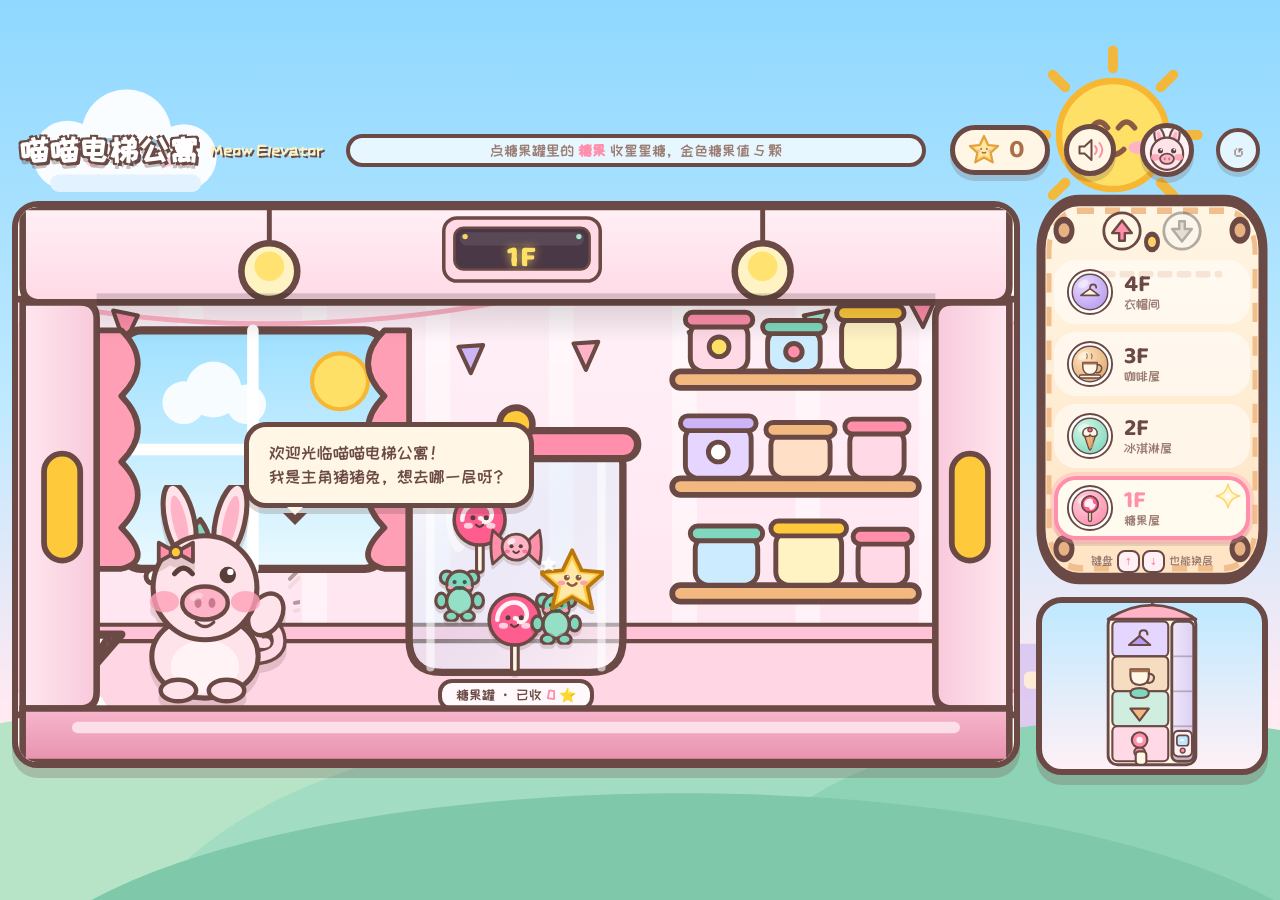
==== commit 95e315c2: "新增 4F 衣帽间：可换发型/头饰/衣服/鞋子（图层式换装 + 镜子预览 + 新搭配奖励）" ====
--- a/index.html
+++ b/index.html
@@ -95,6 +95,11 @@
             <img class="panel__arrow" id="btn-down" src="assets/elevator/arrow-down.svg" alt="下一层" title="下一层">
           </div>
 
+          <button class="floorbtn" data-floor="4" type="button">
+            <img src="assets/elevator/button-4f.svg" alt="">
+            <span class="floorbtn__label"><b>4F</b><span>衣帽间</span></span>
+          </button>
+
           <button class="floorbtn" data-floor="3" type="button">
             <img src="assets/elevator/button-3f.svg" alt="">
             <span class="floorbtn__label"><b>3F</b><span>咖啡屋</span></span>
@@ -129,11 +134,13 @@
 <script src="js/core/audio.js"></script>
 <script src="js/core/fx.js"></script>
 <script src="js/core/dialogue.js"></script>
+<script src="js/core/outfit.js"></script>
 <script src="js/core/elevator.js"></script>
 <script src="js/floors/registry.js"></script>
 <script src="js/floors/candy.js"></script>
 <script src="js/floors/icecream.js"></script>
 <script src="js/floors/coffee.js"></script>
+<script src="js/floors/closet.js"></script>
 <script src="js/main.js"></script>
 </body>
 </html>
--- a/styles/floors.css
+++ b/styles/floors.css
@@ -298,3 +298,124 @@
   animation: bob 3.2s ease-in-out infinite;
 }
 .bean img { width: 100%; }
+
+/* ============================================================
+   4F 衣帽间：镜子预览 + 四行换装按钮
+   ============================================================ */
+
+/* ---------- 可换图层（舞台上的主角和镜子里的自己共用） ---------- */
+.wear {
+  position: absolute;
+  inset: 0;
+  width: 100%;
+  height: 100%;
+  pointer-events: none;
+}
+.wear--clothes  { z-index: 1; }
+.wear--shoes    { z-index: 2; }
+.wear--hair     { z-index: 3; }
+.wear--headwear { z-index: 4; }
+
+/* 猫猫穿不了猪猪兔的衣服（镜子里的预览不受影响） */
+body.skin-cat .cat .wear { display: none !important; }
+
+/* ---------- 穿衣镜里的预览 ---------- */
+.mirror {
+  left: 45%;
+  top: 36.3%;
+  width: 216px;
+  height: 252px;
+  transform: translateX(-50%);
+  z-index: 4;
+}
+
+.mirror__avatar {
+  position: relative;
+  width: 100%;
+  height: 100%;
+}
+
+.mirror__body {
+  position: absolute;
+  inset: 0;
+  width: 100%;
+  height: 100%;
+}
+
+/* ---------- 随机搭配 ---------- */
+.dice {
+  left: 45%;
+  top: 20%;
+  transform: translate(-50%, -50%);
+  padding: 6px 20px;
+  border-radius: 18px;
+  background: #FFF3F8;
+  border: 4px solid var(--c-outline);
+  box-shadow: 0 5px 0 rgba(107, 74, 69, 0.2);
+  font-family: inherit;
+  font-size: 15px;
+  color: var(--c-ink);
+  cursor: pointer;
+  z-index: 5;
+  transition: transform 0.12s ease, box-shadow 0.12s ease;
+}
+.dice:hover { background: #FFE9F2; }
+.dice:active { transform: translate(-50%, -50%) translateY(3px); box-shadow: 0 2px 0 rgba(107, 74, 69, 0.2); }
+
+/* ---------- 每一行：类别名 + 一排选项 ---------- */
+.fit {
+  transform: translateX(-50%);
+  display: flex;
+  flex-direction: column;
+  align-items: center;
+  gap: 6px;
+  z-index: 5;
+}
+
+.fit__label {
+  padding: 1px 14px;
+  border-radius: 12px;
+  background: #FFF3F8;
+  border: 3px solid var(--c-outline);
+  font-size: 13px;
+  white-space: nowrap;
+}
+
+.fit__list { display: flex; gap: 8px; }
+
+/* 每个选项按钮：把对应图层的那个部位放大取景 */
+.garment {
+  position: relative;
+  width: 66px;
+  height: 66px;
+  border-radius: 50%;
+  background: #FFFDF7;
+  border: 4px solid var(--c-outline);
+  overflow: hidden;
+  box-shadow: 0 4px 0 rgba(107, 74, 69, 0.18);
+  cursor: pointer;
+  transition: transform 0.14s ease, box-shadow 0.14s ease, border-color 0.14s ease;
+}
+
+.garment img {
+  position: absolute;
+  inset: 0;
+  width: 100%;
+  height: 100%;
+}
+
+.garment__none { font-size: 15px; color: var(--c-ink-soft); }
+
+.garment:hover { transform: translateY(-3px); }
+.garment:active { transform: translateY(2px); }
+
+.garment.is-active {
+  background: #FFF3F8;
+  border-color: var(--c-pink);
+  box-shadow: 0 0 0 4px rgba(255, 143, 171, 0.35), 0 4px 0 rgba(107, 74, 69, 0.18);
+}
+
+.garment--hair img     { transform: scale(2.5); transform-origin: 50% 36%; }
+.garment--headwear img { transform: scale(2.5); transform-origin: 50% 28%; }
+.garment--clothes img  { transform: scale(1.7); transform-origin: 50% 72%; }
+.garment--shoes img    { transform: scale(2.4); transform-origin: 50% 88%; }
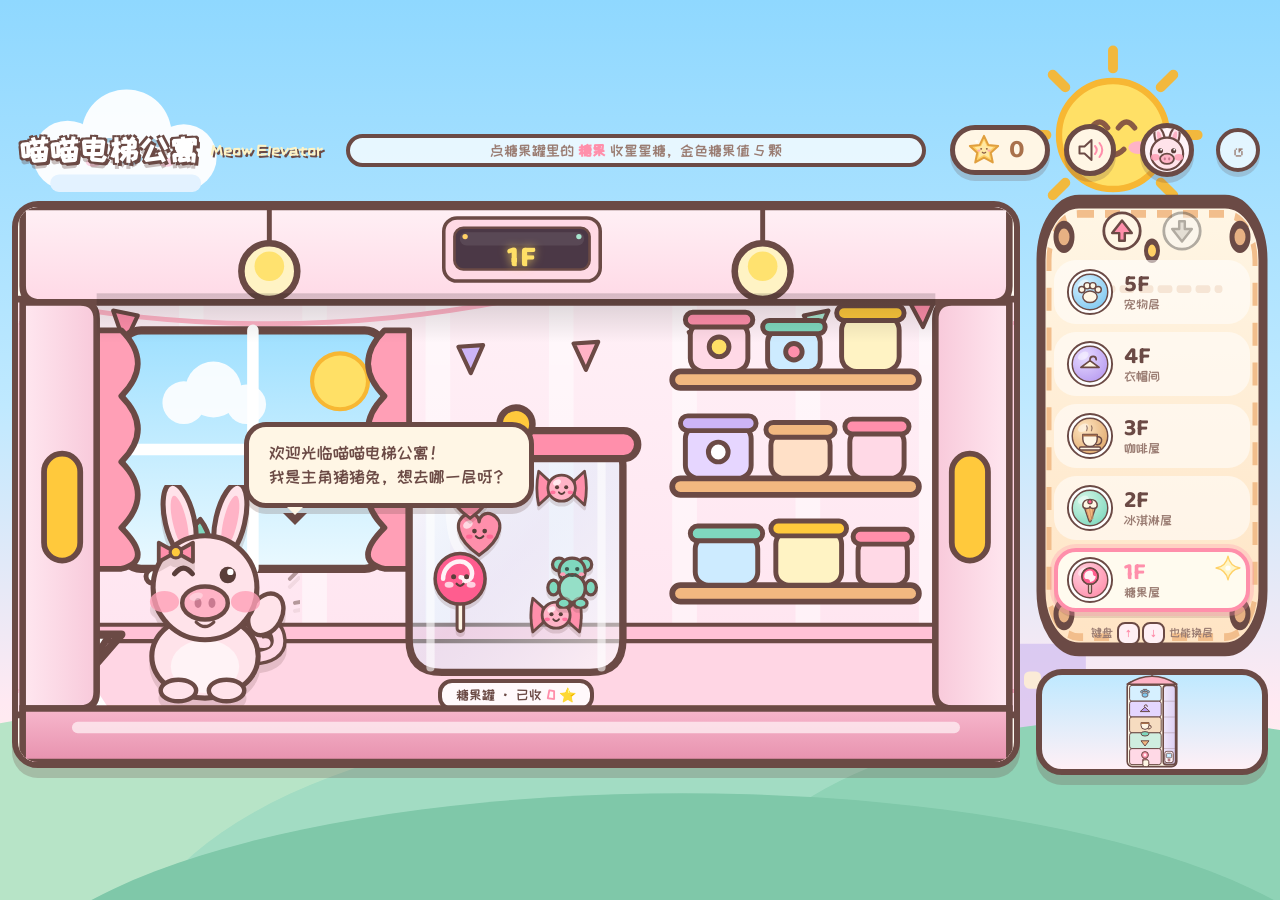
==== commit ba99a42a: "新增 5F 宠物层：三只小宠物可摸可喂，好感度升级变好朋友" ====
--- a/index.html
+++ b/index.html
@@ -95,6 +95,11 @@
             <img class="panel__arrow" id="btn-down" src="assets/elevator/arrow-down.svg" alt="下一层" title="下一层">
           </div>
 
+          <button class="floorbtn" data-floor="5" type="button">
+            <img src="assets/elevator/button-5f.svg" alt="">
+            <span class="floorbtn__label"><b>5F</b><span>宠物层</span></span>
+          </button>
+
           <button class="floorbtn" data-floor="4" type="button">
             <img src="assets/elevator/button-4f.svg" alt="">
             <span class="floorbtn__label"><b>4F</b><span>衣帽间</span></span>
@@ -141,6 +146,7 @@
 <script src="js/floors/icecream.js"></script>
 <script src="js/floors/coffee.js"></script>
 <script src="js/floors/closet.js"></script>
+<script src="js/floors/pet.js"></script>
 <script src="js/main.js"></script>
 </body>
 </html>
--- a/styles/floors.css
+++ b/styles/floors.css
@@ -419,3 +419,139 @@
 .garment--headwear img { transform: scale(2.5); transform-origin: 50% 28%; }
 .garment--clothes img  { transform: scale(1.7); transform-origin: 50% 72%; }
 .garment--shoes img    { transform: scale(2.4); transform-origin: 50% 88%; }
+
+/* ============================================================
+   5F 宠物层：三只小宠物 + 好感度 + 零食
+   ============================================================ */
+
+.pet {
+  width: 168px;
+  height: 160px;
+  transform: translateX(-50%);
+  cursor: pointer;
+  z-index: 4;
+}
+
+.pet__img {
+  width: 100%;
+  height: 100%;
+  transition: transform 0.14s ease;
+  filter: drop-shadow(0 6px 0 rgba(107, 74, 69, 0.16));
+}
+
+.pet:hover .pet__img { transform: translateY(-5px) scale(1.04); }
+.pet:active .pet__img { transform: scale(0.96); }
+.pet.is-happy .pet__img { animation: hop 0.6s ease; }
+.pet.is-shake .pet__img { animation: shake 0.45s ease; }
+.pet.is-friend .pet__name { background: var(--c-butter); }
+
+/* 头顶的好感度条 */
+.pet__bar {
+  position: absolute;
+  top: -32px;
+  left: 50%;
+  transform: translateX(-50%);
+  display: flex;
+  align-items: center;
+  gap: 5px;
+  padding: 2px 10px;
+  border-radius: 14px;
+  background: rgba(255, 255, 255, 0.92);
+  border: 3px solid var(--c-outline);
+  white-space: nowrap;
+  pointer-events: none;
+}
+
+.pet__heart { width: 16px; height: 16px; }
+
+.pet__meter {
+  position: relative;
+  width: 72px;
+  height: 12px;
+  border-radius: 6px;
+  background: #FFE3EE;
+  border: 2px solid var(--c-outline);
+  overflow: hidden;
+}
+
+.pet__meter i {
+  position: absolute;
+  left: 0;
+  top: 0;
+  bottom: 0;
+  width: 0;
+  background: linear-gradient(90deg, #FFB3C6, #FF5D8F);
+  transition: width 0.35s ease;
+}
+
+.pet__badge {
+  font-size: 12px;
+  color: #FFC93C;
+  text-shadow: 1px 1px 0 var(--c-outline), -1px -1px 0 var(--c-outline),
+               1px -1px 0 var(--c-outline), -1px 1px 0 var(--c-outline);
+  opacity: 0;
+  transition: opacity 0.2s ease;
+}
+.pet__badge.is-show { opacity: 1; }
+
+.pet__name {
+  position: absolute;
+  bottom: -16px;
+  left: 50%;
+  transform: translateX(-50%);
+  padding: 1px 10px;
+  border-radius: 11px;
+  background: #FFF6E5;
+  border: 3px solid var(--c-outline);
+  font-size: 12px;
+  white-space: nowrap;
+}
+.pet__name small { font-size: 10px; color: var(--c-ink-soft); margin-left: 3px; }
+
+/* 食盆 */
+.bowl {
+  width: 104px;
+  transform: translateX(-50%);
+  z-index: 3;
+}
+
+/* 三样零食 */
+.food {
+  width: 62px;
+  transform: translateX(-50%);
+  cursor: pointer;
+  z-index: 5;
+  transition: transform 0.14s ease;
+}
+
+.food img {
+  width: 100%;
+  filter: drop-shadow(0 4px 0 rgba(107, 74, 69, 0.16));
+}
+
+.food:hover { transform: translateX(-50%) translateY(-5px); }
+
+.food__label {
+  position: absolute;
+  left: 50%;
+  bottom: -13px;
+  transform: translateX(-50%);
+  padding: 0 8px;
+  border-radius: 10px;
+  background: #FFF6E5;
+  border: 2px solid var(--c-outline);
+  font-size: 11px;
+  white-space: nowrap;
+}
+
+/* 手上拿着的那一样会跳，并有虚线圈提示 */
+.food.is-held { animation: bob 1.1s ease-in-out infinite; }
+
+.food.is-held::before {
+  content: '';
+  position: absolute;
+  inset: -10px -6px;
+  border-radius: 50%;
+  border: 4px dashed var(--c-pink);
+  animation: spin 5s linear infinite;
+}
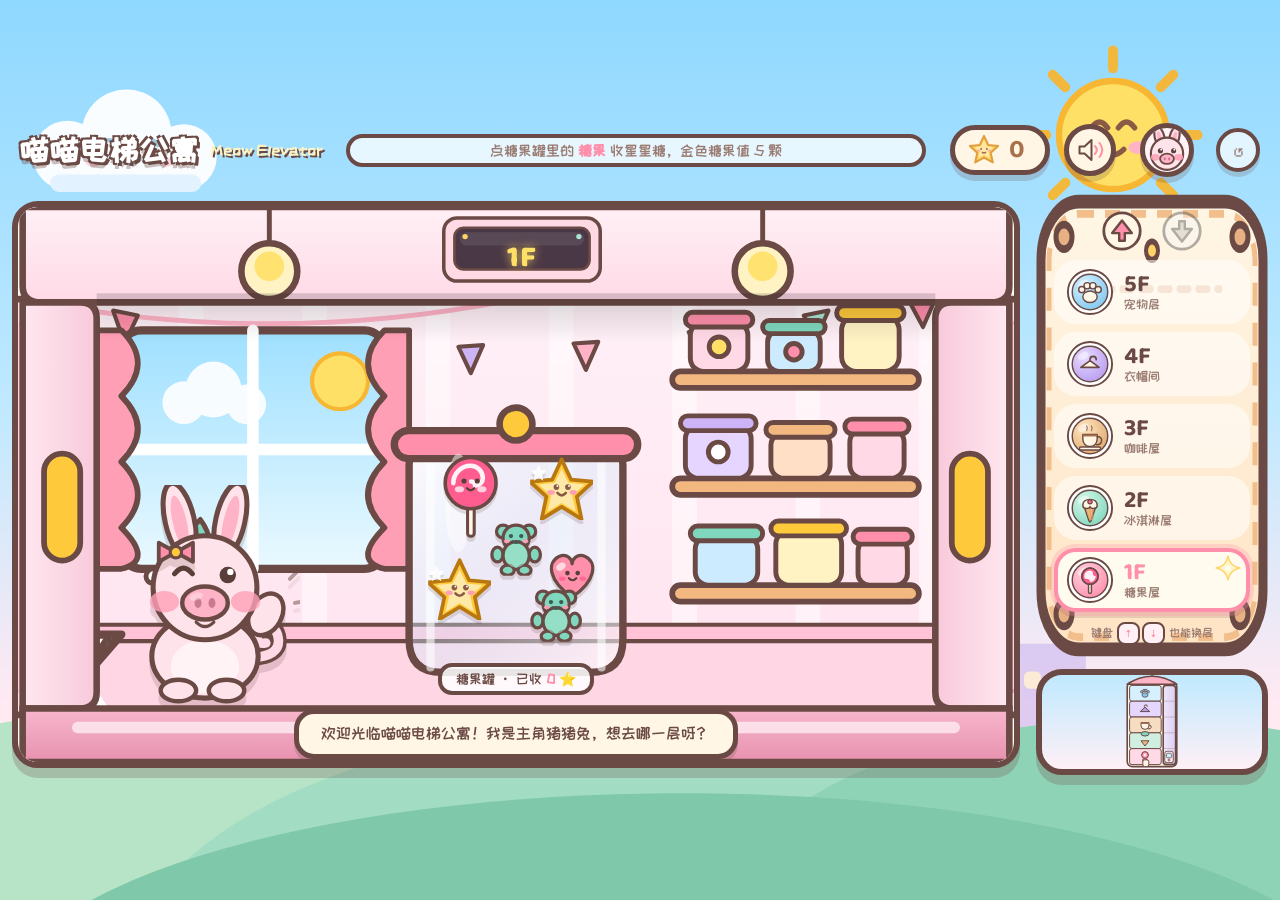
==== commit fdcb62ca: "手机适配：触屏热区放大/禁粘 hover/竖屏提示；台词气泡移到门槛，不再压住可点元素；修掉糖果浮动跑偏" ====
--- a/index.html
+++ b/index.html
@@ -2,7 +2,11 @@
 <html lang="zh-CN">
 <head>
 <meta charset="utf-8">
-<meta name="viewport" content="width=device-width, initial-scale=1">
+<meta name="viewport" content="width=device-width, initial-scale=1, maximum-scale=1, user-scalable=no, viewport-fit=cover">
+<meta name="theme-color" content="#BEE9FF">
+<meta name="mobile-web-app-capable" content="yes">
+<meta name="apple-mobile-web-app-capable" content="yes">
+<meta name="apple-mobile-web-app-status-bar-style" content="default">
 <title>喵喵电梯公寓 · 1F 糖果屋 / 2F 冰淇淋屋 / 3F 咖啡屋</title>
 <meta name="description" content="可爱风的电梯模拟小游戏：坐电梯去不同楼层，每一层都有不同的小玩法。">
 <link rel="icon" href="assets/ui/favicon.svg">
@@ -12,8 +16,15 @@
 <link rel="stylesheet" href="styles/floors.css">
 <link rel="stylesheet" href="styles/animations.css">
 <link rel="stylesheet" href="styles/backdrop.css">
+<link rel="stylesheet" href="styles/mobile.css">
 </head>
 <body>
+
+<!-- 竖屏手机上出现的「横过来玩」提示，点一下就没（不挡游戏操作） -->
+<div class="rotate-hint" id="rotate-hint">
+  <img src="assets/ui/rotate-phone.svg" alt="">
+  <span>把手机横过来玩更舒服～</span>
+</div>
 
 <!-- 背景天空装饰（窗口比游戏画布大时露出来的部分） -->
 <div class="backdrop" aria-hidden="true">
--- a/styles/elevator.css
+++ b/styles/elevator.css
@@ -112,52 +112,59 @@
 .cat.is-hop { animation: hop 0.6s ease; }
 .cat.is-shake { animation: shake 0.5s ease; }
 
-/* ---------- 说话气泡 ---------- */
+/* ---------- 说话气泡 ----------
+   放在舞台最底下那条「门槛」上：那里没有任何可点道具，
+   所以奖励 / 台词提示永远不会压住按钮（手机上也一样） */
 .bubble {
   position: absolute;
-  left: 226px;
-  bottom: 254px;
-  max-width: 300px;
-  padding: 14px 20px;
+  left: 50%;
+  bottom: 3px;
+  max-width: 88%;
+  padding: 9px 22px;
   background: var(--c-cream);
   border: 5px solid var(--c-outline);
-  border-radius: 22px;
-  font-size: 17px;
-  line-height: 1.4;
+  border-radius: 20px;
+  font-size: 16px;
+  line-height: 1.35;
   color: var(--c-ink);
-  box-shadow: 0 6px 0 rgba(107, 74, 69, 0.22);
+  box-shadow: 0 5px 0 rgba(107, 74, 69, 0.22);
   z-index: 11;
   opacity: 0;
-  transform: translateY(8px) scale(0.9);
-  transform-origin: 20% 120%;
+  transform: translateX(-50%) translateY(10px) scale(0.96);
+  transform-origin: 12% 120%;
   transition: opacity 0.2s ease, transform 0.24s cubic-bezier(0.2, 1.6, 0.4, 1);
   pointer-events: none;
-}
-
-.bubble.is-show { opacity: 1; transform: translateY(0) scale(1); }
-
+  white-space: nowrap;
+  overflow: hidden;
+  text-overflow: ellipsis;
+  text-align: center;
+}
+
+.bubble.is-show { opacity: 1; transform: translateX(-50%) translateY(0) scale(1); }
+
+/* 小尖角朝上，指向站在左边的猫猫 */
 .bubble::after {
   content: '';
   position: absolute;
-  left: 34px;
-  bottom: -22px;
+  left: 52px;
+  top: -21px;
   width: 0;
   height: 0;
-  border: 12px solid transparent;
-  border-top-color: var(--c-outline);
-  border-bottom: 0;
+  border: 11px solid transparent;
+  border-bottom-color: var(--c-outline);
+  border-top: 0;
 }
 
 .bubble::before {
   content: '';
   position: absolute;
-  left: 38px;
-  bottom: -12px;
+  left: 55px;
+  top: -11px;
   width: 0;
   height: 0;
   border: 8px solid transparent;
-  border-top-color: var(--c-cream);
-  border-bottom: 0;
+  border-bottom-color: var(--c-cream);
+  border-top: 0;
   z-index: 2;
 }
 
--- a/styles/floors.css
+++ b/styles/floors.css
@@ -12,7 +12,7 @@
 .candy {
   width: 5.6%;
   transform: translate(-50%, -50%);
-  animation: bob 2.6s ease-in-out infinite;
+  animation: bobc 2.6s ease-in-out infinite;   /* 用带居中的关键帧，否则会跑偏 */
   cursor: pointer;
   z-index: 3;
 }
@@ -28,7 +28,7 @@
 
 .candy.is-gold {
   width: 6.4%;
-  animation: bob 1.7s ease-in-out infinite, glowpulse 1.6s ease-in-out infinite;
+  animation: bobc 1.7s ease-in-out infinite, glowpulse 1.6s ease-in-out infinite;
   border-radius: 50%;
 }
 
@@ -40,10 +40,10 @@
   pointer-events: none;
 }
 
-/* 收集进度的糖果罐标签 */
+/* 收集进度的糖果罐标签（贴在罐子下方，别碰到最底下的台词气泡） */
 .jarhint {
   left: 50%;
-  top: 88%;
+  top: 85%;
   transform: translate(-50%, -50%);
   padding: 4px 14px;
   border-radius: 14px;
@@ -103,9 +103,101 @@
 
 .pick.is-active .pick__label { background: var(--c-pink); color: #fff; }
 
-/* 展示台上的冰淇淋（DOM 顺序 = 配料 → 球 → 蛋筒，从上往下叠） */
+/* ---------- 2F 的顾客 + 点单气泡 ---------- */
+.customer {
+  left: 37.5%;
+  bottom: 155px;
+  width: 126px;
+  height: 158px;
+  transform: translateX(-50%);
+  z-index: 4;
+  animation: bobslow 3.6s ease-in-out infinite;
+}
+
+.customer__img {
+  width: 100%;
+  height: 100%;
+  filter: drop-shadow(0 6px 0 rgba(107, 74, 69, 0.16));
+}
+
+.customer__name {
+  position: absolute;
+  bottom: -16px;
+  left: 50%;
+  transform: translateX(-50%);
+  padding: 1px 10px;
+  border-radius: 11px;
+  background: #FFF6E5;
+  border: 3px solid var(--c-outline);
+  font-size: 12px;
+  white-space: nowrap;
+}
+
+.customer.is-happy { animation: hop 0.6s ease; }
+.customer.is-shake { animation: shake 0.5s ease; }
+
+/* 点单气泡：我要 🍓 + 🍒 ！ */
+.order {
+  left: 37.5%;
+  bottom: 326px;
+  transform: translateX(-50%);
+  display: flex;
+  align-items: center;
+  gap: 6px;
+  padding: 8px 14px;
+  border-radius: 18px;
+  background: #FFFFFF;
+  border: 4px solid var(--c-outline);
+  box-shadow: 0 5px 0 rgba(107, 74, 69, 0.18);
+  font-size: 15px;
+  white-space: nowrap;
+  z-index: 6;
+}
+
+/* 气泡下面的小尖角指向顾客 */
+.order::after {
+  content: '';
+  position: absolute;
+  left: 50%;
+  bottom: -20px;
+  margin-left: -13px;
+  border: 13px solid transparent;
+  border-top-color: var(--c-outline);
+  border-bottom: 0;
+}
+
+.order::before {
+  content: '';
+  position: absolute;
+  left: 50%;
+  bottom: -11px;
+  margin-left: -8px;
+  border: 8px solid transparent;
+  border-top-color: #FFFFFF;
+  border-bottom: 0;
+  z-index: 2;
+}
+
+.order.is-new { animation: bump 0.5s ease; }
+
+.order__icon {
+  width: 36px;
+  height: 32px;
+  object-fit: contain;
+}
+
+.order__text { color: var(--c-ink-soft); }
+
+/* 对上点单时价格徽章高亮 */
+.icecream__price.is-match {
+  background: var(--c-mint);
+  box-shadow: 0 0 0 5px rgba(127, 216, 190, 0.5);
+}
+
+/* 展示台上的冰淇淋（DOM 顺序 = 配料 → 球 → 蛋筒，从上往下叠）
+   展示台在房间原稿里往右挪到了 x=700，所以这里是 58.3% */
 .icecream {
-  left: 51.7%;
+  left: 58.3%;
   bottom: 160px;
   transform: translateX(-50%);
   display: flex;
@@ -545,7 +637,7 @@
 }
 
 /* 手上拿着的那一样会跳，并有虚线圈提示 */
-.food.is-held { animation: bob 1.1s ease-in-out infinite; }
+.food.is-held { animation: bobx 1.1s ease-in-out infinite; }
 
 .food.is-held::before {
   content: '';
--- a/styles/animations.css
+++ b/styles/animations.css
@@ -43,12 +43,6 @@
   50%      { opacity: 0.25; }
 }
 
-@keyframes floatup {
-  0%   { opacity: 0; transform: translate(-50%, -50%) scale(0.6); }
-  25%  { opacity: 1; transform: translate(-50%, -80%) scale(1.15); }
-  100% { opacity: 0; transform: translate(-50%, -230%) scale(1); }
-}
-
 @keyframes sparkleout {
   0%   { opacity: 0; transform: translate(-50%, -50%) scale(0.2) rotate(0deg); }
   40%  { opacity: 1; transform: translate(-50%, -50%) scale(1.25) rotate(90deg); }
@@ -60,6 +54,13 @@
   100% { opacity: 0; transform: scale(2.6); }
 }
 
+/* 飘字：往上飘的距离刻意做短一点，免得盖住上面的按钮 */
+@keyframes floatup {
+  0%   { opacity: 0; transform: translate(-50%, -50%) scale(0.6); }
+  22%  { opacity: 1; transform: translate(-50%, -92%) scale(1.12); }
+  100% { opacity: 0; transform: translate(-50%, -180%) scale(1); }
+}
+
 @keyframes spin {
   from { transform: rotate(0deg); }
   to   { transform: rotate(360deg); }
@@ -68,6 +69,18 @@
 @keyframes bob {
   0%, 100% { transform: translateY(0) rotate(-3deg); }
   50%      { transform: translateY(-9px) rotate(3deg); }
+}
+
+/* 注意：CSS 动画会整个覆盖 transform，所以给「靠 transform 居中的元素」
+   单独准备两条关键帧，否则它们一边浮动一边会跑偏 */
+@keyframes bobc {          /* 完全居中（糖果：translate(-50%,-50%)） */
+  0%, 100% { transform: translate(-50%, -50%) translateY(0) rotate(-3deg); }
+  50%      { transform: translate(-50%, -50%) translateY(-9px) rotate(3deg); }
+}
+
+@keyframes bobx {          /* 只横向居中（零食：translateX(-50%)） */
+  0%, 100% { transform: translateX(-50%) translateY(0) rotate(-3deg); }
+  50%      { transform: translateX(-50%) translateY(-9px) rotate(3deg); }
 }
 
 @keyframes bobslow {
--- a/styles/mobile.css
+++ b/styles/mobile.css
@@ -0,0 +1,132 @@
+/* ============================================================
+   mobile.css —— 手机 / 触屏相关的适配
+   只在触屏、窄屏、竖屏时生效，桌面端完全不受影响
+   ============================================================ */
+
+/* ---------- 1. 基础：禁止双击缩放、橡皮筋滚动，处理刘海安全区 ---------- */
+html {
+  touch-action: manipulation;         /* 去掉 300ms 点击延迟，也避免双击放大 */
+  overscroll-behavior: none;
+  -webkit-text-size-adjust: 100%;
+}
+
+body {
+  overscroll-behavior: none;
+  padding: env(safe-area-inset-top) env(safe-area-inset-right)
+           env(safe-area-inset-bottom) env(safe-area-inset-left);
+}
+
+.app {
+  /* 缩放值由 main.js 写进 --app-scale，方便别的地方参考 */
+  will-change: transform;
+}
+
+/* ---------- 2. 触屏设备：把可点区域整体放大，并去掉「粘住」的 hover ---------- */
+@media (pointer: coarse) {
+  /* 手机上右侧栏太挤：小地图先让位，把高度都给楼层按键 */
+  .minimap { display: none; }
+
+  .panel {
+    flex: 1 1 auto;
+    padding: 10px 14px 10px;
+  }
+
+  .floorbtn {
+    height: 82px;
+    padding: 0 12px;
+  }
+  .floorbtn img { width: 60px; height: 60px; }
+  .floorbtn__label b { font-size: 26px; }
+  .floorbtn__label span { font-size: 14px; }
+
+  .panel__arrows { gap: 22px; }
+  .panel__arrow { width: 54px; height: 54px; }
+
+  .panel__hint { font-size: 13px; }
+
+  /* 各楼层里的小按钮也放大一点，保证手指点得中 */
+  .pick__btn { width: 96px; height: 96px; }
+  .pick__label { font-size: 14px; }
+  .garment { width: 80px; height: 80px; }
+  .fit__list { gap: 10px; }
+  .food { width: 78px; }
+  .food__label { font-size: 12px; }
+  .brew { width: 168px; height: 168px; }
+  .gauge { width: 60px; }
+  .dice { font-size: 16px; padding: 8px 22px; }
+  .jarhint { font-size: 15px; }
+
+  /* 糖果本身很小，用内边距把「看不见的点击热区」撑大，
+     图片尺寸不变（box-sizing: border-box），所以版面不会乱 */
+  .candy {
+    width: 8.6%;
+    padding: 12px;
+  }
+  .candy.is-gold { width: 9.8%; }
+
+  /* HUD 上的三个圆形按钮 */
+  .hud__sound { width: 58px; height: 58px; }
+  .hud__sound img { width: 34px; height: 34px; }
+  .hud__skin { width: 58px; height: 58px; }
+  .hud__skin img { width: 48px; height: 48px; }
+  .hud__reset { width: 50px; height: 50px; font-size: 24px; }
+
+  /* 提示条窄一点，别把楼层按钮挤没 */
+  .hud__title small { display: none; }
+}
+
+/* 触屏上 hover 会「粘住」，全部禁用，改用 :active 反馈 */
+@media (hover: none) {
+  .floorbtn:hover { transform: none; background: rgba(255, 255, 255, 0.55); }
+  .floorbtn.is-active:hover { background: #FFFBEF; }
+  .pick:hover .pick__btn { transform: none; box-shadow: 0 6px 0 rgba(107, 74, 69, 0.2); }
+  .garment:hover { transform: none; }
+  .food:hover { transform: translateX(-50%); }
+  .pet:hover .pet__img { transform: none; }
+  .cup.is-ready:hover img { transform: none; }
+  .dice:hover { background: #FFF3F8; }
+  .hud__skin:hover { transform: none; }
+  .hud__reset:hover { background: rgba(255, 255, 255, 0.7); color: var(--c-ink-soft); }
+}
+
+/* ---------- 3. 竖屏手机：给一个「横过来玩」的提示条（不会挡住游戏） ---------- */
+.rotate-hint {
+  display: none;
+  position: fixed;
+  left: 50%;
+  top: calc(env(safe-area-inset-top, 0px) + 10px);
+  transform: translateX(-50%);
+  z-index: 60;
+  align-items: center;
+  gap: 8px;
+  padding: 6px 18px;
+  border-radius: 22px;
+  background: rgba(255, 255, 255, 0.94);
+  border: 4px solid var(--c-outline);
+  box-shadow: 0 5px 0 rgba(107, 74, 69, 0.22);
+  font-size: 14px;
+  color: var(--c-ink);
+  white-space: nowrap;
+  cursor: pointer;
+}
+
+.rotate-hint img {
+  width: 28px;
+  height: 28px;
+  animation: wiggle 1.8s ease-in-out infinite;
+}
+
+.rotate-hint.is-hidden { display: none !important; }
+
+@media (orientation: portrait) and (max-width: 900px) {
+  .rotate-hint { display: flex; }
+}
+
+/* ---------- 4. 特别窄的横屏（小手机横屏）：HUD 再紧凑一点 ---------- */
+@media (orientation: landscape) and (max-height: 460px) {
+  .hud { height: 56px; flex: 0 0 56px; }
+  .hud__title { font-size: 24px; }
+  .hud__title small { display: none; }
+  .hud__coins { height: 44px; font-size: 22px; }
+  .hud__tip { font-size: 13px; padding: 3px 12px; }
+}
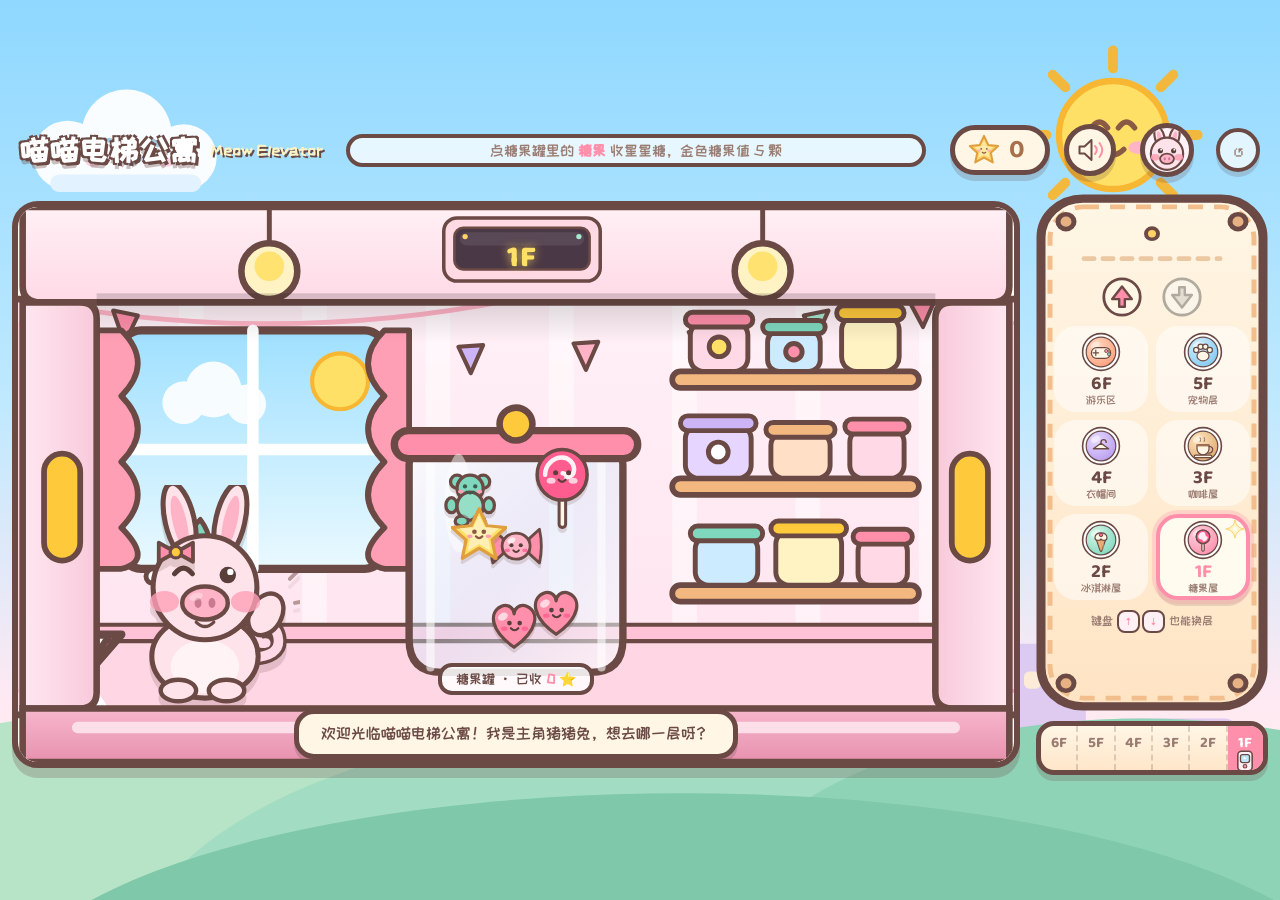
==== commit 3ddf724f: "4F 加商店（买主角衣服 + 宠物装扮）；宠物装扮在 5F/6F 同步可见；楼层按键 6 层起自动两列 + 楼层指示条" ====
--- a/index.html
+++ b/index.html
@@ -16,6 +16,8 @@
 <link rel="stylesheet" href="styles/floors.css">
 <link rel="stylesheet" href="styles/animations.css">
 <link rel="stylesheet" href="styles/backdrop.css">
+<link rel="stylesheet" href="styles/arcade.css">
+<link rel="stylesheet" href="styles/shop.css">
 <link rel="stylesheet" href="styles/mobile.css">
 </head>
 <body>
@@ -94,6 +96,47 @@
       <div class="bubble" id="bubble"><span id="bubble-text"></span></div>
 
       <div class="fx" id="fx"></div>
+
+      <!-- 6F 三个小游戏的弹窗（默认隐藏，放在舞台里所以飘字能盖在上面） -->
+      <div class="arcade" id="arcade">
+        <div class="arcade__panel">
+          <div class="arcade__head">
+            <h3 class="arcade__title" id="arcade-title"></h3>
+            <button class="arcade__close" id="arcade-close" type="button" aria-label="关闭">×</button>
+          </div>
+          <div class="arcade__body" id="arcade-body"></div>
+          <p class="arcade__hint" id="arcade-hint"></p>
+          <div class="arcade__foot">
+            <span class="arcade__score" id="arcade-score"></span>
+            <button class="arcade__action" id="arcade-action" type="button"></button>
+          </div>
+        </div>
+      </div>
+
+      <!-- 4F 商店：买主角的衣服 / 宠物的装扮 -->
+      <div class="shop" id="shop">
+        <div class="shop__panel">
+          <div class="shop__head">
+            <h3 class="shop__title">🛍 星星糖服装店</h3>
+            <span class="shop__coins"><img src="assets/ui/coin-sugar.svg" alt=""> <b id="shop-coins">0</b></span>
+            <button class="shop__close" id="shop-close" type="button" aria-label="关闭">×</button>
+          </div>
+          <div class="shop__body" id="shop-body"></div>
+          <p class="shop__hint">点一下问价，再点一下买下来；衣服会直接穿上，宠物饰品去「宠物装扮」戴上</p>
+        </div>
+      </div>
+
+      <!-- 4F 宠物装扮：给每只宠物挑一件饰品 -->
+      <div class="petdress" id="petdress">
+        <div class="petdress__panel">
+          <div class="petdress__head">
+            <h3 class="petdress__title">🐾 宠物装扮</h3>
+            <button class="petdress__close" id="petdress-close" type="button" aria-label="关闭">×</button>
+          </div>
+          <div class="petdress__body" id="petdress-body"></div>
+          <p class="petdress__hint">带 🔒 的还没买，先去「商店」买下来～装扮好以后去 5F 就能看到啦</p>
+        </div>
+      </div>
     </section>
 
     <aside class="side">
@@ -106,6 +149,11 @@
             <img class="panel__arrow" id="btn-down" src="assets/elevator/arrow-down.svg" alt="下一层" title="下一层">
           </div>
 
+          <button class="floorbtn" data-floor="6" type="button">
+            <img src="assets/elevator/button-6f.svg" alt="">
+            <span class="floorbtn__label"><b>6F</b><span>游乐区</span></span>
+          </button>
+
           <button class="floorbtn" data-floor="5" type="button">
             <img src="assets/elevator/button-5f.svg" alt="">
             <span class="floorbtn__label"><b>5F</b><span>宠物层</span></span>
@@ -135,9 +183,9 @@
         </div>
       </div>
 
-      <div class="minimap" id="minimap">
-        <img class="minimap__bg" src="assets/elevator/map-building.svg" alt="楼层小地图">
-        <img class="minimap__car" id="map-car" src="assets/elevator/map-car.svg" alt="">
+      <!-- 楼层指示条（格子由 main.js 按 floors 配置生成，轿厢停在当前层） -->
+      <div class="floors" id="floor-strip">
+        <img class="floors__car" id="map-car" src="assets/elevator/map-car.svg" alt="">
       </div>
     </aside>
   </main>
@@ -151,6 +199,8 @@
 <script src="js/core/fx.js"></script>
 <script src="js/core/dialogue.js"></script>
 <script src="js/core/outfit.js"></script>
+<script src="js/core/petwear.js"></script>
+<script src="js/core/shop.js"></script>
 <script src="js/core/elevator.js"></script>
 <script src="js/floors/registry.js"></script>
 <script src="js/floors/candy.js"></script>
@@ -158,6 +208,7 @@
 <script src="js/floors/coffee.js"></script>
 <script src="js/floors/closet.js"></script>
 <script src="js/floors/pet.js"></script>
+<script src="js/floors/arcade.js"></script>
 <script src="js/main.js"></script>
 </body>
 </html>
--- a/styles/layout.css
+++ b/styles/layout.css
@@ -63,45 +63,57 @@
   z-index: 3;
 }
 
-/* ---------- 右侧栏：竖排按键面板 + 小地图 ---------- */
+/* ---------- 右侧栏：竖排按键面板 + 楼层指示条 ---------- */
 .side {
   width: 232px;
   flex: 0 0 232px;
   height: 100%;
   display: flex;
   flex-direction: column;
-  gap: 12px;
+  gap: 10px;
 }
 
-/* ---------- 小地图：整栋楼剖面（右下角） ----------
-   楼房图用 object-fit: contain 撑满卡片，轿厢的位置由 elevator.js
-   按实际渲染尺寸算出来（避免百分比高度解析不到的坑） */
-.minimap {
+/* ---------- 楼层指示条 ----------
+   原来这里是一张楼房剖面小地图，楼层变多以后（6 层）高度不够，
+   改成一条横向的「楼层格子 + 移动轿厢」，格子由 main.js 按配置生成 */
+.floors {
   position: relative;
-  flex: 1 1 auto;
-  min-height: 0;
-  border: 6px solid var(--c-outline);
-  border-radius: 26px;
-  background: linear-gradient(180deg, #BFE9FF, #FFF0F6);
+  flex: 0 0 54px;
+  display: flex;
+  border: 5px solid var(--c-outline);
+  border-radius: 18px;
+  background: linear-gradient(180deg, #FFF6E5, #FFE6C9);
+  box-shadow: 0 6px 0 rgba(107, 74, 69, 0.22);
   overflow: hidden;
-  box-shadow: 0 10px 0 rgba(107, 74, 69, 0.25);
 }
 
-.minimap__bg {
-  width: 100%;
-  height: 100%;
-  object-fit: contain;
-  display: block;
+.floors__cell {
+  flex: 1 1 0;
+  display: grid;
+  place-items: start center;
+  padding-top: 5px;
+  font-family: var(--font-num);
+  font-size: 15px;
+  font-weight: 700;
+  color: var(--c-ink-soft);
+  border-right: 2px dashed rgba(107, 74, 69, 0.22);
+  transition: background 0.25s ease, color 0.25s ease;
 }
 
-.minimap__car {
+.floors__cell:last-child { border-right: 0; }
+.floors__cell.is-active { background: var(--c-pink); color: #fff; }
+
+/* 轿厢画在数字下面那一条，不会盖住楼层号 */
+.floors__car {
   position: absolute;
+  top: 24px;
   left: 0;
-  top: 0;
-  transform: translate(-50%, -50%);
-  transition: top 0.6s cubic-bezier(0.45, 0.05, 0.35, 1.1);
-  filter: drop-shadow(0 2px 0 rgba(107, 74, 69, 0.25));
+  width: 17px;
+  transform: translateX(-50%);
+  transition: left 0.6s cubic-bezier(0.45, 0.05, 0.35, 1.1);
+  filter: drop-shadow(0 2px 0 rgba(107, 74, 69, 0.2));
+  pointer-events: none;
   z-index: 2;
 }
 
-.minimap__car.is-move { animation: carbob 0.28s ease-in-out infinite; }
+.floors__car.is-move { animation: carbobx 0.28s ease-in-out infinite; }
--- a/styles/elevator.css
+++ b/styles/elevator.css
@@ -168,10 +168,10 @@
   z-index: 2;
 }
 
-/* ---------- 右侧竖排控制面板（3F 在上，1F 在下） ---------- */
+/* ---------- 右侧竖排控制面板（高楼层在上，1F 在最下面） ---------- */
 .panel {
   position: relative;
-  flex: 0 0 auto;
+  flex: 1 1 auto;      /* 撑满右栏剩余高度，两列排布时按键会垂直居中 */
   width: 232px;
   padding: 16px 18px 12px;
   display: flex;
@@ -190,6 +190,43 @@
   display: flex;
   flex-direction: column;
   gap: 8px;
+}
+
+/* ---------- 楼层多的时候：两列排布（6F 5F / 4F 3F / 2F 1F） ---------- */
+body.panel-2col .panel__inner {
+  flex: 1;
+  display: grid;
+  grid-template-columns: 1fr 1fr;
+  gap: 8px;
+  align-content: center;
+}
+
+body.panel-2col .panel__arrows,
+body.panel-2col .panel__hint { grid-column: 1 / -1; }
+
+body.panel-2col .floorbtn {
+  flex-direction: column;
+  justify-content: center;
+  gap: 2px;
+  height: 86px;
+  padding: 6px 4px;
+}
+
+body.panel-2col .floorbtn img { width: 40px; height: 40px; }
+
+body.panel-2col .floorbtn__label {
+  align-items: center;
+  text-align: center;
+}
+
+body.panel-2col .floorbtn__label b { font-size: 19px; }
+body.panel-2col .floorbtn__label span { font-size: 11px; }
+
+body.panel-2col .floorbtn.is-active::after {
+  top: 1px;
+  right: 1px;
+  width: 20px;
+  height: 20px;
 }
 
 /* 上行 / 下行 按钮并排在最上面 */
@@ -289,7 +326,7 @@
 .fx {
   position: absolute;
   inset: 0;
-  z-index: 20;
+  z-index: 40;   /* 要比 6F 的游戏弹窗（z-index: 30）更上面，飘字才不会被盖住 */
   pointer-events: none;
   overflow: hidden;
 }
--- a/styles/floors.css
+++ b/styles/floors.css
@@ -408,8 +408,8 @@
 .wear--hair     { z-index: 3; }
 .wear--headwear { z-index: 4; }
 
-/* 猫猫穿不了猪猪兔的衣服（镜子里的预览不受影响） */
-body.skin-cat .cat .wear { display: none !important; }
+/* 猫猫穿不了猪猪兔的衣服：舞台上的主角和镜子里的预览都隐藏 */
+body.skin-cat .wear { display: none !important; }
 
 /* ---------- 穿衣镜里的预览 ---------- */
 .mirror {
@@ -512,6 +512,50 @@
 .garment--clothes img  { transform: scale(1.7); transform-origin: 50% 72%; }
 .garment--shoes img    { transform: scale(2.4); transform-origin: 50% 88%; }
 
+/* 商店里还没买的：显示 🔒 + 价格，点两次才买下来 */
+.garment.is-locked img { filter: grayscale(0.75) opacity(0.75); }
+
+.garment__lock {
+  position: absolute;
+  left: 50%;
+  bottom: -8px;
+  transform: translateX(-50%);
+  padding: 1px 7px;
+  border-radius: 10px;
+  background: var(--c-ink);
+  color: #FFF6E5;
+  font-size: 11px;
+  font-style: normal;
+  white-space: nowrap;
+  box-shadow: 0 2px 0 rgba(107, 74, 69, 0.25);
+}
+
+.garment.is-asking {
+  animation: bump 0.4s ease;
+  box-shadow: 0 0 0 5px rgba(255, 143, 171, 0.85);
+}
+
+/* ---------- 4F 房间里的两个入口按钮 ---------- */
+.closetbtn {
+  position: absolute;
+  bottom: 66px;
+  transform: translateX(-50%);
+  padding: 6px 16px;
+  border-radius: 20px;
+  background: #FFF6E5;
+  border: 5px solid var(--c-outline);
+  box-shadow: 0 6px 0 rgba(107, 74, 69, 0.22);
+  font-family: inherit;
+  font-size: 15px;
+  color: var(--c-ink);
+  cursor: pointer;
+  z-index: 5;
+  transition: transform 0.14s ease, box-shadow 0.14s ease, background 0.2s ease;
+}
+
+.closetbtn:hover { transform: translateX(-50%) translateY(-4px); background: #FFFDF7; }
+.closetbtn:active { transform: translateX(-50%) translateY(3px); box-shadow: 0 2px 0 rgba(107, 74, 69, 0.22); }
+
 /* ============================================================
    5F 宠物层：三只小宠物 + 好感度 + 零食
    ============================================================ */
@@ -530,6 +574,22 @@
   transition: transform 0.14s ease;
   filter: drop-shadow(0 6px 0 rgba(107, 74, 69, 0.16));
 }
+
+/* 宠物装扮图层：和宠物图同画布（200×190），直接叠上去就行 */
+.pet__wear {
+  position: absolute;
+  left: 0;
+  top: 0;
+  width: 100%;
+  height: 100%;
+  pointer-events: none;
+  z-index: 3;
+  filter: drop-shadow(0 4px 0 rgba(107, 74, 69, 0.14));
+}
+
+/* 6F 游戏里的宠物也要能戴装扮：外面套一层带 data-pet 的容器 */
+.petslot { display: block; }
+.petslot > img:first-child { display: block; width: 100%; }
 
 .pet:hover .pet__img { transform: translateY(-5px) scale(1.04); }
 .pet:active .pet__img { transform: scale(0.96); }
--- a/styles/animations.css
+++ b/styles/animations.css
@@ -41,6 +41,12 @@
 @keyframes dingflash {
   0%, 100% { opacity: 1; }
   50%      { opacity: 0.25; }
+}
+
+/* 电梯运行时楼层指示条里的轿厢会轻轻晃（横向居中不能丢） */
+@keyframes carbobx {
+  0%, 100% { transform: translateX(-50%); }
+  50%      { transform: translateX(-50%) translateY(-3px); }
 }
 
 @keyframes sparkleout {
--- a/styles/arcade.css
+++ b/styles/arcade.css
@@ -0,0 +1,311 @@
+/* ============================================================
+   arcade.css —— 6F 三个小游戏（摊位按钮 + 弹窗 + 三个游戏各自的版面）
+   ============================================================ */
+
+/* ---------- 房间里的三个摊位按钮 ---------- */
+.booth {
+  position: absolute;
+  transform: translateX(-50%);
+  display: flex;
+  align-items: center;
+  gap: 6px;
+  padding: 6px 18px;
+  border-radius: 22px;
+  background: #FFF6E5;
+  border: 5px solid var(--c-outline);
+  box-shadow: 0 6px 0 rgba(107, 74, 69, 0.22);
+  font-family: inherit;
+  font-size: 17px;
+  color: var(--c-ink);
+  cursor: pointer;
+  z-index: 5;
+  transition: transform 0.14s ease, box-shadow 0.14s ease, background 0.2s ease;
+}
+
+.booth__icon { font-size: 22px; line-height: 1; }
+
+.booth:hover { transform: translateX(-50%) translateY(-4px); background: #FFFDF7; }
+.booth:active { transform: translateX(-50%) translateY(3px); box-shadow: 0 2px 0 rgba(107, 74, 69, 0.22); }
+
+/* ---------- 弹窗 ---------- */
+.arcade {
+  position: absolute;
+  inset: 0;
+  z-index: 30;
+  display: grid;
+  place-items: center;
+  background: rgba(90, 68, 80, 0.45);
+  opacity: 0;
+  pointer-events: none;
+  transition: opacity 0.2s ease;
+}
+
+.arcade.is-open { opacity: 1; pointer-events: auto; }
+
+.arcade__panel {
+  width: 700px;
+  height: 470px;
+  padding: 12px 18px 14px;
+  display: flex;
+  flex-direction: column;
+  gap: 8px;
+  background: var(--c-cream);
+  border: 6px solid var(--c-outline);
+  border-radius: 30px;
+  box-shadow: 0 12px 0 rgba(107, 74, 69, 0.28);
+  transform: scale(0.94);
+  transition: transform 0.24s cubic-bezier(0.2, 1.5, 0.4, 1);
+}
+
+.arcade.is-open .arcade__panel { transform: scale(1); }
+
+.arcade__head { display: flex; align-items: center; justify-content: space-between; }
+
+.arcade__title { margin: 0; font-size: 22px; color: var(--c-pink); letter-spacing: 1px; }
+
+.arcade__close {
+  width: 44px;
+  height: 44px;
+  border-radius: 50%;
+  background: #FFF3F8;
+  border: 4px solid var(--c-outline);
+  box-shadow: 0 4px 0 rgba(107, 74, 69, 0.2);
+  font-size: 24px;
+  line-height: 1;
+  color: var(--c-ink);
+  cursor: pointer;
+}
+.arcade__close:active { transform: translateY(3px); box-shadow: 0 1px 0 rgba(107, 74, 69, 0.2); }
+
+.arcade__body {
+  position: relative;
+  flex: 1;
+  background: #FFFDF7;
+  border: 4px solid var(--c-outline);
+  border-radius: 22px;
+  overflow: hidden;
+}
+
+.arcade__hint { margin: 0; font-size: 14px; line-height: 1.3; color: var(--c-ink-soft); text-align: center; }
+.arcade__hint b { color: var(--c-pink); }
+
+.arcade__foot { display: flex; align-items: center; justify-content: space-between; gap: 10px; }
+
+.arcade__score { font-size: 16px; color: var(--c-coffee); }
+
+.arcade__action {
+  padding: 6px 30px;
+  border-radius: 22px;
+  background: var(--c-butter);
+  border: 5px solid var(--c-outline);
+  box-shadow: 0 5px 0 rgba(107, 74, 69, 0.22);
+  font-family: inherit;
+  font-size: 19px;
+  color: var(--c-ink);
+  cursor: pointer;
+  transition: transform 0.12s ease, box-shadow 0.12s ease;
+}
+.arcade__action:active { transform: translateY(3px); box-shadow: 0 2px 0 rgba(107, 74, 69, 0.22); }
+.arcade__action:disabled { filter: grayscale(0.5) opacity(0.7); }
+
+/* ============================================================
+   ① 投篮
+   ============================================================ */
+.bb { position: absolute; inset: 0; }
+
+.bb__hoop {
+  position: absolute;
+  left: 50%;
+  top: 4px;
+  width: 150px;
+  transform: translateX(-50%);
+}
+
+.bb__pet {
+  position: absolute;
+  right: 24px;
+  bottom: 18px;
+  width: 108px;
+}
+
+.bb__ball {
+  position: absolute;
+  left: 70px;
+  bottom: 74px;
+  width: 54px;
+}
+
+.bb__ball.is-shoot { animation: bbshoot 0.62s ease-in forwards; }
+.bb__ball.is-miss { animation: bbmiss 0.62s ease-in forwards; }
+
+@keyframes bbshoot {
+  0%   { transform: translate(0, 0) rotate(0deg); }
+  55%  { transform: translate(150px, -150px) rotate(220deg); }
+  100% { transform: translate(240px, -80px) rotate(360deg); }
+}
+
+@keyframes bbmiss {
+  0%   { transform: translate(0, 0) rotate(0deg); }
+  60%  { transform: translate(130px, -130px) rotate(200deg); }
+  100% { transform: translate(250px, 30px) rotate(320deg); }
+}
+
+.bb__bar {
+  position: absolute;
+  left: 50%;
+  bottom: 22px;
+  width: 430px;
+  height: 30px;
+  transform: translateX(-50%);
+  background: #FFF3F8;
+  border: 4px solid var(--c-outline);
+  border-radius: 16px;
+  overflow: hidden;
+}
+
+.bb__zone { position: absolute; top: 0; bottom: 0; }
+.bb__zone--good {
+  left: 26%;
+  width: 48%;
+  background: rgba(168, 230, 207, 0.55);
+}
+.bb__zone--perfect {
+  left: 38%;
+  width: 24%;
+  background: repeating-linear-gradient(45deg, rgba(127, 216, 190, 0.95) 0 8px, rgba(168, 230, 207, 0.95) 8px 16px);
+}
+
+.bb__marker {
+  position: absolute;
+  top: -4px;
+  bottom: -4px;
+  width: 8px;
+  margin-left: -4px;
+  background: var(--c-pink);
+  border-radius: 4px;
+  box-shadow: 0 0 0 2px rgba(255, 255, 255, 0.8);
+}
+
+/* ============================================================
+   ② 羽毛球
+   ============================================================ */
+.bd { position: absolute; inset: 0; }
+
+.bd__pet {
+  position: absolute;
+  right: 20px;
+  bottom: 12px;
+  width: 112px;
+}
+
+.bd__racket {
+  position: absolute;
+  left: 30px;
+  bottom: 10px;
+  width: 108px;
+  transform-origin: 50% 90%;
+  transition: transform 0.12s ease, filter 0.12s ease;
+}
+
+.bd__racket.is-ready {
+  transform: rotate(-16deg) scale(1.06);
+  filter: drop-shadow(0 0 10px rgba(127, 216, 190, 0.95));
+}
+
+.bd__shuttle {
+  position: absolute;
+  left: 92%;
+  bottom: 96px;
+  width: 46px;
+  transform: translateX(-50%);
+  filter: drop-shadow(0 3px 0 rgba(107, 74, 69, 0.16));
+}
+
+.bd__net {
+  position: absolute;
+  left: 50%;
+  top: 26px;
+  bottom: 26px;
+  width: 90px;
+  margin-left: -45px;
+  border-top: 8px solid var(--c-outline);
+  border-bottom: 8px solid var(--c-outline);
+  background: repeating-linear-gradient(90deg, rgba(191, 227, 255, 0.9) 0 6px, transparent 6px 14px),
+              repeating-linear-gradient(0deg, rgba(191, 227, 255, 0.9) 0 6px, transparent 6px 14px);
+  opacity: 0.9;
+  border-radius: 6px;
+}
+
+.bd__zone {
+  position: absolute;
+  left: 0;
+  top: 0;
+  bottom: 0;
+  width: 26%;
+  background: rgba(127, 216, 190, 0.12);
+  border-right: 4px dashed rgba(127, 216, 190, 0.6);
+  transition: background 0.15s ease;
+}
+
+.bd__zone.is-ready { background: rgba(127, 216, 190, 0.3); }
+
+/* ============================================================
+   ③ 老虎机
+   ============================================================ */
+.sl { position: absolute; inset: 0; display: grid; place-items: center; }
+
+.sl__pet {
+  position: absolute;
+  left: 40px;
+  bottom: 12px;
+  width: 116px;
+}
+
+.sl__machine {
+  width: 430px;
+  padding: 16px 18px 14px;
+  background: #FF9F7A;
+  border: 6px solid var(--c-outline);
+  border-radius: 24px;
+  box-shadow: inset 0 -8px 0 rgba(107, 74, 69, 0.12);
+}
+
+.sl__reels {
+  display: flex;
+  gap: 12px;
+  padding: 10px;
+  background: linear-gradient(180deg, #5A4450, #3E2F38);
+  border: 5px solid var(--c-outline);
+  border-radius: 16px;
+}
+
+.sl__reel {
+  flex: 1;
+  height: 96px;
+  display: grid;
+  place-items: center;
+  background: #FFF6E5;
+  border: 4px solid var(--c-outline);
+  border-radius: 14px;
+  overflow: hidden;
+}
+
+.sl__reel img { width: 68px; height: 68px; object-fit: contain; }
+
+.sl__tray {
+  margin: 12px auto 0;
+  width: 150px;
+  padding: 4px 0;
+  text-align: center;
+  font-size: 14px;
+  color: var(--c-ink-soft);
+  background: #FFF6E5;
+  border: 4px solid var(--c-outline);
+  border-radius: 14px;
+}
+
+/* ---------- 触屏上把三个游戏的按钮也放大一点 ---------- */
+@media (pointer: coarse) {
+  .booth { font-size: 19px; padding: 8px 20px; }
+  .arcade__action { padding: 8px 32px; font-size: 21px; }
+}
--- a/styles/shop.css
+++ b/styles/shop.css
@@ -0,0 +1,233 @@
+/* ============================================================
+   shop.css —— 4F 商店（买衣服 / 宠物装扮）+ 宠物装扮面板
+   弹窗外壳和 6F 的小游戏弹窗保持同一套视觉
+   ============================================================ */
+
+.shop,
+.petdress {
+  position: absolute;
+  inset: 0;
+  z-index: 30;
+  display: grid;
+  place-items: center;
+  background: rgba(90, 68, 80, 0.45);
+  opacity: 0;
+  pointer-events: none;
+  transition: opacity 0.2s ease;
+}
+
+.shop.is-open,
+.petdress.is-open { opacity: 1; pointer-events: auto; }
+
+.shop__panel,
+.petdress__panel {
+  display: flex;
+  flex-direction: column;
+  gap: 6px;
+  padding: 12px 18px 14px;
+  background: var(--c-cream);
+  border: 6px solid var(--c-outline);
+  border-radius: 30px;
+  box-shadow: 0 12px 0 rgba(107, 74, 69, 0.28);
+  transform: scale(0.94);
+  transition: transform 0.24s cubic-bezier(0.2, 1.5, 0.4, 1);
+}
+
+.shop.is-open .shop__panel,
+.petdress.is-open .petdress__panel { transform: scale(1); }
+
+.shop__panel { width: 720px; height: 486px; }
+.petdress__panel { width: 700px; height: 440px; }
+
+.shop__head,
+.petdress__head { display: flex; align-items: center; gap: 12px; }
+
+.shop__title,
+.petdress__title { margin: 0; flex: 1 1 auto; font-size: 22px; color: var(--c-pink); letter-spacing: 1px; }
+
+.shop__coins {
+  display: flex;
+  align-items: center;
+  gap: 4px;
+  font-size: 20px;
+  color: var(--c-coffee);
+}
+.shop__coins img { width: 26px; height: 26px; }
+
+.shop__close,
+.petdress__close {
+  width: 44px;
+  height: 44px;
+  border-radius: 50%;
+  background: #FFF3F8;
+  border: 4px solid var(--c-outline);
+  box-shadow: 0 4px 0 rgba(107, 74, 69, 0.2);
+  font-size: 24px;
+  line-height: 1;
+  color: var(--c-ink);
+  cursor: pointer;
+}
+.shop__close:active,
+.petdress__close:active { transform: translateY(3px); box-shadow: 0 1px 0 rgba(107, 74, 69, 0.2); }
+
+.shop__body,
+.petdress__body {
+  flex: 1 1 auto;
+  min-height: 0;
+  overflow-y: auto;
+  padding-right: 4px;
+}
+
+.shop__hint,
+.petdress__hint { margin: 0; font-size: 13px; color: var(--c-ink-soft); text-align: center; }
+
+/* ---------- 商品卡片 ---------- */
+.shop__group { margin: 6px 0 6px; font-size: 16px; color: var(--c-ink-soft); }
+.shop__grid { display: flex; flex-wrap: wrap; gap: 10px; margin-bottom: 4px; }
+
+.shopcard {
+  width: 120px;
+  padding: 8px 6px 6px;
+  display: flex;
+  flex-direction: column;
+  align-items: center;
+  gap: 4px;
+  background: #FFFDF7;
+  border: 4px solid var(--c-outline);
+  border-radius: 18px;
+  box-shadow: 0 5px 0 rgba(107, 74, 69, 0.18);
+  font-family: inherit;
+  font-size: 13px;
+  color: var(--c-ink);
+  cursor: pointer;
+  transition: transform 0.12s ease, box-shadow 0.12s ease;
+}
+
+.shopcard:hover { transform: translateY(-3px); }
+.shopcard:active { transform: translateY(3px); box-shadow: 0 2px 0 rgba(107, 74, 69, 0.18); }
+.shopcard.is-owned { background: #F1FBF6; }
+.shopcard.is-asking { box-shadow: 0 0 0 5px rgba(255, 143, 171, 0.85), 0 5px 0 rgba(107, 74, 69, 0.18); }
+
+.shopcard__pic {
+  position: relative;
+  width: 70px;
+  height: 70px;
+  border-radius: 50%;
+  background: radial-gradient(circle at 50% 35%, #FFFDF7, #FFE9F1);
+  border: 3px solid var(--c-outline);
+  overflow: hidden;
+}
+
+.shopcard__pic img {
+  position: absolute;
+  inset: 0;
+  width: 100%;
+  height: 100%;
+}
+
+.shopcard__state {
+  display: flex;
+  align-items: center;
+  gap: 3px;
+  font-size: 12px;
+  color: var(--c-coffee);
+}
+.shopcard__state img { width: 16px; height: 16px; }
+.shopcard.is-owned .shopcard__state { color: #3FA98A; }
+
+/* 宠物饰品的取景：每种饰品在 200×190 画布上的位置不一样 */
+.pw--collar img { transform: scale(2.1); transform-origin: 50% 72%; }
+.pw--hat img    { transform: scale(2.1); transform-origin: 50% 22%; }
+.pw--scarf img  { transform: scale(2.1); transform-origin: 50% 76%; }
+.pw--cape img   { transform: scale(2.1); transform-origin: 50% 78%; }
+
+/* ---------- 宠物装扮面板 ---------- */
+.dressrow {
+  display: flex;
+  align-items: center;
+  gap: 12px;
+  padding: 8px 10px;
+  margin-bottom: 8px;
+  background: #FFFDF7;
+  border: 4px solid var(--c-outline);
+  border-radius: 20px;
+}
+
+.dressrow__pet {
+  position: relative;
+  width: 96px;
+  height: 91px;
+  flex: 0 0 96px;
+  background: radial-gradient(circle at 50% 40%, #FFF6E5, #FFE9F1);
+  border-radius: 16px;
+}
+
+.dressrow__body {
+  position: absolute;
+  inset: 0;
+  width: 100%;
+  height: 100%;
+}
+
+.dressrow__name {
+  flex: 0 0 76px;
+  display: flex;
+  flex-direction: column;
+  font-size: 17px;
+  color: var(--c-ink);
+}
+.dressrow__name small { font-size: 12px; color: var(--c-ink-soft); }
+
+.dressrow__list { display: flex; flex: 1 1 auto; gap: 8px; }
+
+.dressitem {
+  position: relative;
+  width: 62px;
+  height: 62px;
+  flex: 0 0 62px;
+  border-radius: 50%;
+  background: #FFF6E5;
+  border: 4px solid var(--c-outline);
+  overflow: hidden;
+  font-family: inherit;
+  font-size: 12px;
+  color: var(--c-ink-soft);
+  cursor: pointer;
+  transition: transform 0.12s ease, box-shadow 0.12s ease;
+}
+
+.dressitem img { position: absolute; inset: 0; width: 100%; height: 100%; }
+.dressitem:hover { transform: translateY(-3px); }
+.dressitem:active { transform: translateY(2px); }
+
+.dressitem.is-active {
+  border-color: var(--c-pink);
+  box-shadow: 0 0 0 4px rgba(255, 143, 171, 0.4);
+}
+
+.dressitem.is-locked img { filter: grayscale(0.8) opacity(0.7); }
+
+.dressitem em {
+  position: absolute;
+  left: 50%;
+  bottom: 0;
+  transform: translateX(-50%);
+  padding: 0 6px;
+  border-radius: 8px 8px 0 0;
+  background: var(--c-ink);
+  color: #FFF6E5;
+  font-size: 10px;
+  font-style: normal;
+  white-space: nowrap;
+}
+
+.dressitem span { position: absolute; inset: 0; display: grid; place-items: center; font-size: 12px; }
+
+/* ---------- 触屏上再大一点 ---------- */
+@media (pointer: coarse) {
+  .closetbtn { font-size: 17px; padding: 8px 18px; }
+  .shopcard { width: 132px; }
+  .shopcard__pic { width: 78px; height: 78px; }
+  .dressitem { width: 68px; height: 68px; flex-basis: 68px; }
+  .dressrow__list { gap: 6px; }
+}
--- a/styles/mobile.css
+++ b/styles/mobile.css
@@ -23,26 +23,33 @@
 
 /* ---------- 2. 触屏设备：把可点区域整体放大，并去掉「粘住」的 hover ---------- */
 @media (pointer: coarse) {
-  /* 手机上右侧栏太挤：小地图先让位，把高度都给楼层按键 */
-  .minimap { display: none; }
+  /* 手机上右侧栏太挤：细长的楼层指示条先让位，把高度都给楼层按键 */
+  .floors { display: none; }
 
   .panel {
     flex: 1 1 auto;
-    padding: 10px 14px 10px;
+    padding: 10px 12px;
   }
 
+  /* 6 层楼要放得下：按钮比桌面版高，但不至于把面板撑爆 */
   .floorbtn {
-    height: 82px;
-    padding: 0 12px;
+    height: 72px;
+    padding: 0 10px;
   }
-  .floorbtn img { width: 60px; height: 60px; }
-  .floorbtn__label b { font-size: 26px; }
-  .floorbtn__label span { font-size: 14px; }
+  .floorbtn img { width: 52px; height: 52px; }
+  .floorbtn__label b { font-size: 24px; }
+  .floorbtn__label span { font-size: 13px; }
 
-  .panel__arrows { gap: 22px; }
-  .panel__arrow { width: 54px; height: 54px; }
+  .panel__arrows { gap: 18px; }
+  .panel__arrow { width: 46px; height: 46px; }
 
-  .panel__hint { font-size: 13px; }
+  .panel__hint { font-size: 12px; }
+
+  /* 两列排布时手机上按键再大一点，手指好按 */
+  body.panel-2col .floorbtn { height: 92px; }
+  body.panel-2col .floorbtn img { width: 46px; height: 46px; }
+  body.panel-2col .floorbtn__label b { font-size: 22px; }
+  body.panel-2col .floorbtn__label span { font-size: 12px; }
 
   /* 各楼层里的小按钮也放大一点，保证手指点得中 */
   .pick__btn { width: 96px; height: 96px; }
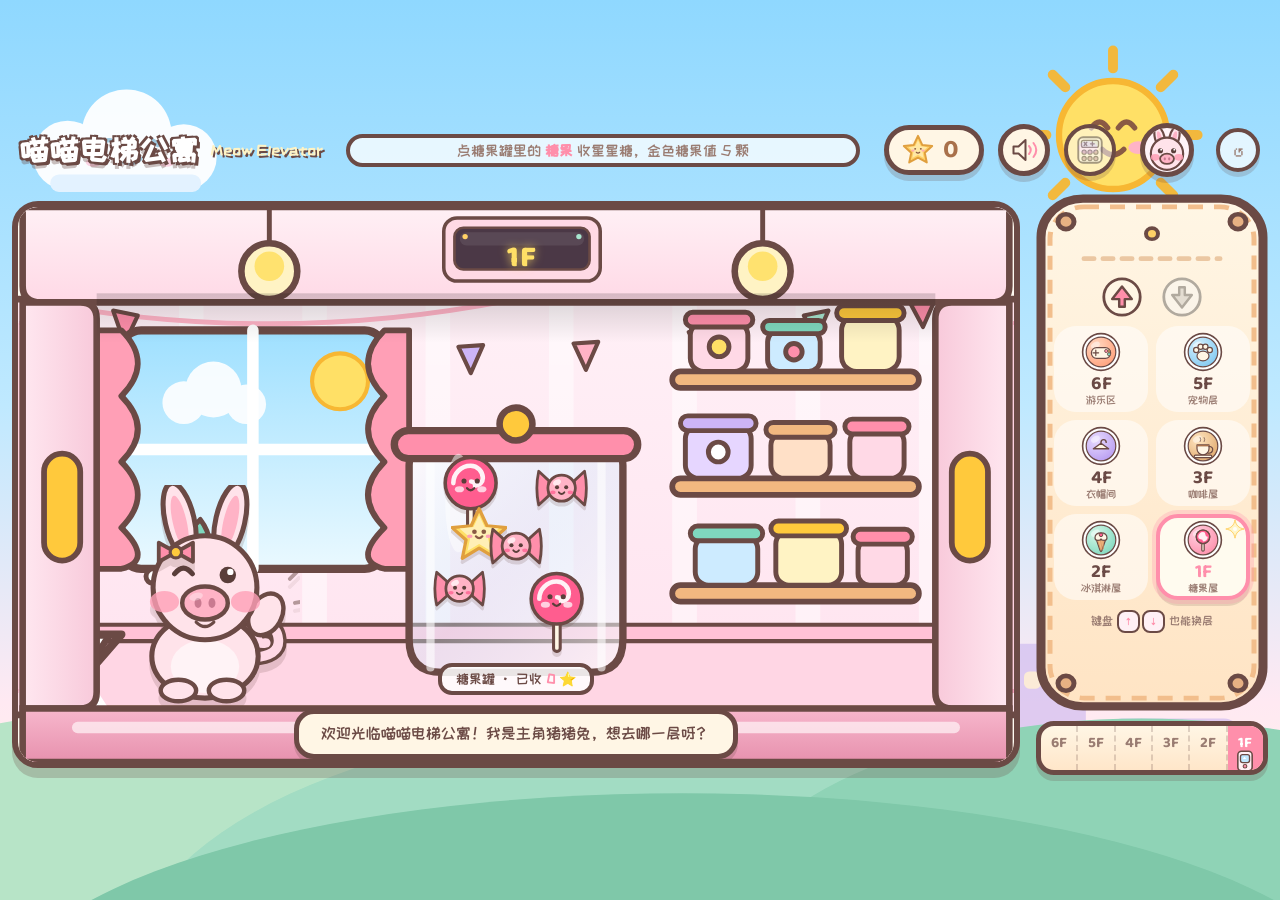
==== commit a258d091: "4F 换装加分页（每页 4 件，不再被柱子挡）；新增三件主角专属服装；HUD 加计算练习开关（每3分钟一道二年级数学题，10秒换题、答对才能继续）" ====
--- a/index.html
+++ b/index.html
@@ -18,6 +18,7 @@
 <link rel="stylesheet" href="styles/backdrop.css">
 <link rel="stylesheet" href="styles/arcade.css">
 <link rel="stylesheet" href="styles/shop.css">
+<link rel="stylesheet" href="styles/math.css">
 <link rel="stylesheet" href="styles/mobile.css">
 </head>
 <body>
@@ -55,6 +56,9 @@
     <button class="hud__sound" id="sound-toggle" type="button">
       <img id="sound-img" src="assets/ui/sound-on.svg" alt="音效开关">
     </button>
+    <button class="hud__math" id="math-toggle" type="button" title="计算练习：已关闭（点一下开启）">
+      <img src="assets/ui/icon-math.svg" alt="计算练习">
+    </button>
     <button class="hud__skin" id="skin-toggle" type="button" title="换个主角形象">
       <img id="skin-img" src="assets/ui/avatar-pigbunny.svg" alt="切换主角">
     </button>
@@ -110,6 +114,18 @@
             <span class="arcade__score" id="arcade-score"></span>
             <button class="arcade__action" id="arcade-action" type="button"></button>
           </div>
+        </div>
+      </div>
+
+      <!-- 计算练习弹窗（HUD 上打开开关后每 3 分钟弹一次，答对才消失） -->
+      <div class="math" id="math">
+        <div class="math__panel">
+          <h3 class="math__title">🧮 算一算</h3>
+          <p class="math__q" id="math-q">5 × 4 + 8 = ?</p>
+          <div class="math__bar"><i id="math-bar"></i></div>
+          <div class="math__input is-empty" id="math-input">?</div>
+          <div class="math__keys" id="math-keys"></div>
+          <p class="math__tip" id="math-tip">在 10 秒内答对，弹窗才会关掉哦</p>
         </div>
       </div>
 
@@ -201,6 +217,7 @@
 <script src="js/core/outfit.js"></script>
 <script src="js/core/petwear.js"></script>
 <script src="js/core/shop.js"></script>
+<script src="js/core/math.js"></script>
 <script src="js/core/elevator.js"></script>
 <script src="js/floors/registry.js"></script>
 <script src="js/floors/candy.js"></script>
--- a/styles/floors.css
+++ b/styles/floors.css
@@ -408,8 +408,7 @@
 .wear--hair     { z-index: 3; }
 .wear--headwear { z-index: 4; }
 
-/* 猫猫穿不了猪猪兔的衣服：舞台上的主角和镜子里的预览都隐藏 */
-body.skin-cat .wear { display: none !important; }
+/* 四位主角现在共用同一套 300×350 骨架，所以谁都能穿衣服，不用再隐藏图层了 */
 
 /* ---------- 穿衣镜里的预览 ---------- */
 .mirror {
@@ -464,6 +463,54 @@
   z-index: 5;
 }
 
+/* 标题 + 翻页（一行超过 4 个道具时分页） */
+.fit__head {
+  display: flex;
+  align-items: center;
+  gap: 8px;
+}
+
+.fit__pager {
+  display: flex;
+  align-items: center;
+  gap: 2px;
+  padding: 1px 7px;
+  border-radius: 12px;
+  background: #FFF3F8;
+  border: 3px solid var(--c-outline);
+  box-shadow: 0 3px 0 rgba(107, 74, 69, 0.18);
+}
+
+.fit__arrow {
+  width: 20px;
+  height: 20px;
+  padding: 0;
+  border: 0;
+  background: none;
+  font-family: inherit;
+  font-size: 17px;
+  line-height: 1;
+  color: var(--c-ink);
+  cursor: pointer;
+}
+
+.fit__arrow:disabled { opacity: 0.28; cursor: default; }
+.fit__page { font-size: 11px; color: var(--c-ink-soft); }
+
+/* 别人专属的服装：整件压灰 + 角上一枚那位主角的小头像 */
+.garment.is-other img:not(.garment__who) { filter: grayscale(0.75) opacity(0.55); }
+
+.garment__who {
+  position: absolute;
+  right: -3px;
+  bottom: -3px;
+  width: 24px;
+  height: 24px;
+  border-radius: 50%;
+  background: #FFF6E5;
+  border: 3px solid var(--c-outline);
+}
+
 .fit__label {
   padding: 1px 14px;
   border-radius: 12px;
@@ -473,7 +520,16 @@
   white-space: nowrap;
 }
 
-.fit__list { display: flex; gap: 8px; }
+.fit__list {
+  display: flex;
+  gap: 8px;
+  /* 每件的大小由 JS 按数量算好（保证一行塞得进房间里的选项板，不会被右边柱子挡住） */
+}
+
+.fit__list .garment {
+  width: var(--garment-size, 66px);
+  height: var(--garment-size, 66px);
+}
 
 /* 每个选项按钮：把对应图层的那个部位放大取景 */
 .garment {
--- a/styles/math.css
+++ b/styles/math.css
@@ -0,0 +1,140 @@
+/* ============================================================
+   math.css —— 计算练习弹窗
+   ============================================================ */
+.math {
+  position: absolute;
+  inset: 0;
+  z-index: 45;                 /* 比其它弹窗都高：答对之前不能继续玩 */
+  display: grid;
+  place-items: center;
+  background: rgba(70, 52, 62, 0.55);
+  opacity: 0;
+  pointer-events: none;
+  transition: opacity 0.2s ease;
+}
+
+.math.is-open { opacity: 1; pointer-events: auto; }
+
+.math__panel {
+  width: 460px;
+  padding: 16px 22px 18px;
+  display: flex;
+  flex-direction: column;
+  align-items: center;
+  gap: 10px;
+  background: var(--c-cream);
+  border: 6px solid var(--c-outline);
+  border-radius: 30px;
+  box-shadow: 0 12px 0 rgba(107, 74, 69, 0.3);
+  transform: scale(0.94);
+  transition: transform 0.24s cubic-bezier(0.2, 1.5, 0.4, 1);
+}
+
+.math.is-open .math__panel { transform: scale(1); }
+
+.math__title { margin: 0; font-size: 22px; color: var(--c-pink); letter-spacing: 1px; }
+
+.math__q {
+  margin: 0;
+  font-family: var(--font-num);
+  font-size: 40px;
+  line-height: 1.2;
+  color: var(--c-ink);
+  letter-spacing: 2px;
+}
+
+.math__bar {
+  width: 100%;
+  height: 14px;
+  border-radius: 10px;
+  background: #FFE3EA;
+  border: 3px solid var(--c-outline);
+  overflow: hidden;
+}
+
+.math__bar i {
+  display: block;
+  width: 100%;
+  height: 100%;
+  background: linear-gradient(90deg, #7FD8BE, #6BC7E8);
+  transform-origin: left center;
+  transition: background 0.2s ease;
+}
+
+.math__bar i.is-hurry { background: linear-gradient(90deg, #FFB3C6, #FF7A9C); }
+
+.math__input {
+  min-width: 150px;
+  padding: 4px 22px;
+  font-family: var(--font-num);
+  font-size: 36px;
+  text-align: center;
+  color: var(--c-ink);
+  background: #FFFDF7;
+  border: 4px solid var(--c-outline);
+  border-radius: 18px;
+  box-shadow: inset 0 -5px 0 rgba(107, 74, 69, 0.1);
+}
+
+.math__input.is-empty { color: #D8C7BE; }
+.math__input.is-shake { animation: shake 0.4s ease; }
+
+.math__keys {
+  display: grid;
+  grid-template-columns: repeat(3, 1fr);
+  gap: 8px;
+  width: 300px;
+}
+
+.math__key {
+  height: 54px;
+  border-radius: 16px;
+  background: #FFF6E5;
+  border: 4px solid var(--c-outline);
+  box-shadow: 0 5px 0 rgba(107, 74, 69, 0.22);
+  font-family: var(--font-num);
+  font-size: 26px;
+  color: var(--c-ink);
+  cursor: pointer;
+  transition: transform 0.1s ease, box-shadow 0.1s ease, background 0.15s ease;
+}
+
+.math__key:hover { background: #FFFDF7; }
+.math__key:active { transform: translateY(3px); box-shadow: 0 2px 0 rgba(107, 74, 69, 0.22); }
+.math__key--del { background: #FFE3EA; font-size: 22px; }
+
+.math__tip { margin: 0; font-size: 13px; color: var(--c-ink-soft); text-align: center; }
+
+/* ---------- HUD 上的计算练习按钮（挨着音量键） ---------- */
+.hud__math {
+  position: relative;
+  width: 52px;
+  height: 52px;
+  flex: 0 0 52px;
+  border-radius: 50%;
+  background: rgba(255, 255, 255, 0.55);
+  border: 4px solid var(--c-outline);
+  box-shadow: 0 5px 0 rgba(107, 74, 69, 0.22);
+  cursor: pointer;
+  display: grid;
+  place-items: center;
+  transition: transform 0.12s ease, box-shadow 0.12s ease, background 0.2s ease;
+}
+
+.hud__math img { width: 32px; height: 32px; opacity: 0.55; filter: grayscale(0.7); transition: opacity 0.2s ease, filter 0.2s ease; }
+
+.hud__math.is-on { background: #DFF6E8; box-shadow: 0 0 0 4px rgba(127, 216, 190, 0.45), 0 5px 0 rgba(107, 74, 69, 0.22); }
+.hud__math.is-on img { opacity: 1; filter: none; }
+.hud__math:active { transform: translateY(3px); box-shadow: 0 2px 0 rgba(107, 74, 69, 0.22); }
+
+@media (pointer: coarse) {
+  .hud__math { width: 58px; height: 58px; flex-basis: 58px; }
+  .hud__math img { width: 36px; height: 36px; }
+  .math__panel { width: 430px; padding: 10px 16px 12px; }
+  .math__title { font-size: 20px; }
+  .math__q { font-size: 34px; }
+  /* 手机上数字键要够大（缩放到 0.574 时 72px ≈ 41px） */
+  .math__key { height: 72px; font-size: 30px; }
+  .math__keys { width: 306px; }
+  .math__input { font-size: 32px; padding: 2px 18px; }
+}
--- a/styles/mobile.css
+++ b/styles/mobile.css
@@ -54,9 +54,21 @@
   /* 各楼层里的小按钮也放大一点，保证手指点得中 */
   .pick__btn { width: 96px; height: 96px; }
   .pick__label { font-size: 14px; }
-  .garment { width: 80px; height: 80px; }
+  /* 倍数要和 js/floors/closet.js 里的 BOOST 保持一致（那边会先除回去） */
+  .fit__list .garment {
+    width: calc(var(--garment-size, 66px) * 1.1);
+    height: calc(var(--garment-size, 66px) * 1.1);
+  }
   .fit__list { gap: 10px; }
-  .food { width: 78px; }
+  /* 零食图很扁（小鱼干），光靠宽度热区不够高：
+     把容器做高、图片仍然贴着原来那条底线（place-items: end），多出来的高度全变成热区 */
+  .food {
+    width: 78px;
+    height: 74px;
+    display: grid;
+    place-items: end center;
+  }
+  .food img { width: 100%; }
   .food__label { font-size: 12px; }
   .brew { width: 168px; height: 168px; }
   .gauge { width: 60px; }
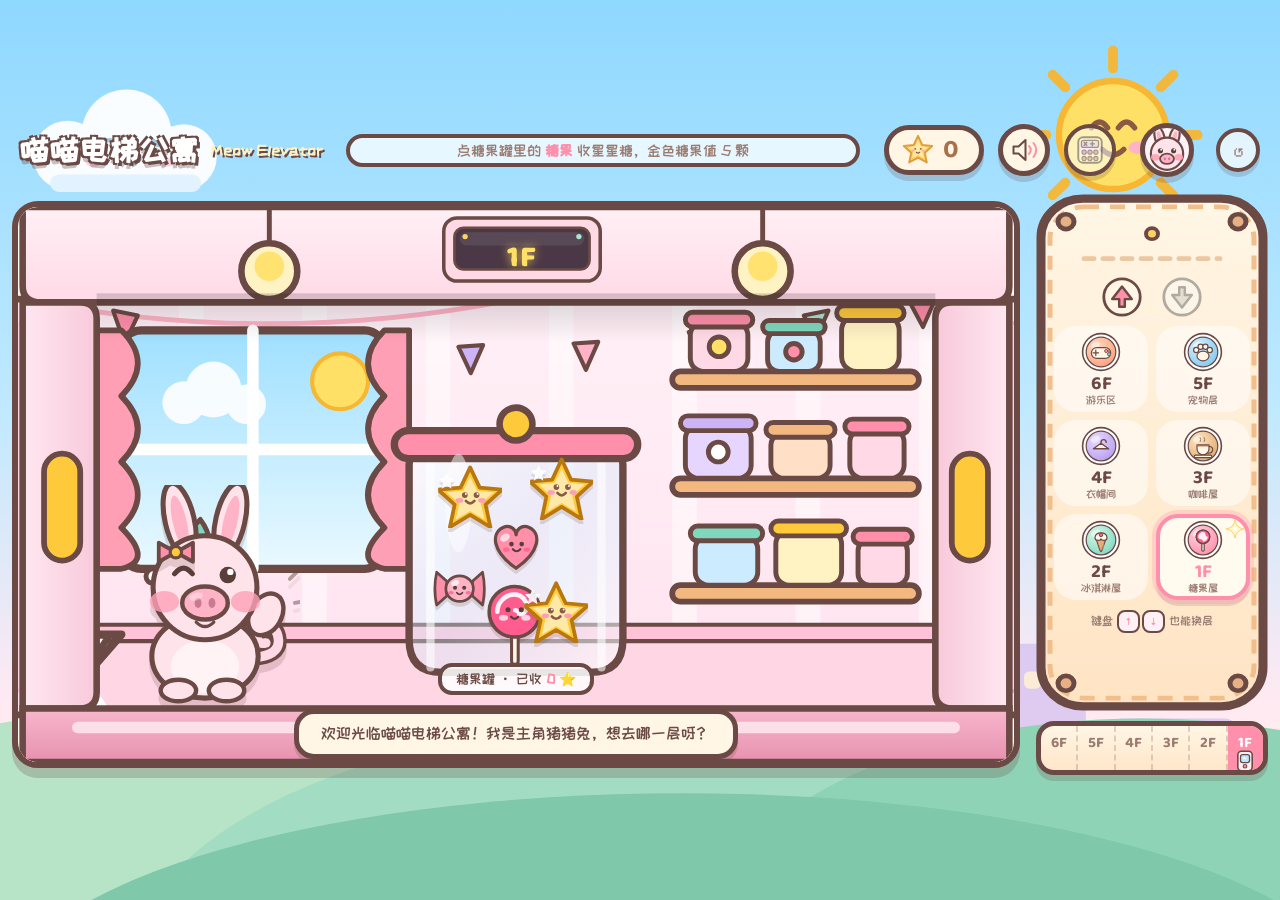
==== commit 4f3f39b2: "6F 小游戏加自适应难度：默认第1档（投篮 1.9s/羽毛球 1.7s），连续2次没成绩降档、连续过关升档，档位存存档" ====
--- a/index.html
+++ b/index.html
@@ -106,6 +106,7 @@
         <div class="arcade__panel">
           <div class="arcade__head">
             <h3 class="arcade__title" id="arcade-title"></h3>
+            <span class="arcade__level" id="arcade-level"></span>
             <button class="arcade__close" id="arcade-close" type="button" aria-label="关闭">×</button>
           </div>
           <div class="arcade__body" id="arcade-body"></div>
--- a/styles/arcade.css
+++ b/styles/arcade.css
@@ -63,6 +63,7 @@
 
 .arcade__title { margin: 0; font-size: 22px; color: var(--c-pink); letter-spacing: 1px; }
 
+
 .arcade__close {
   width: 44px;
   height: 44px;
@@ -163,16 +164,32 @@
   overflow: hidden;
 }
 
+/* 命中窗口的宽度由 JS 按难度档位写进 --z-good / --z-perfect：
+   第 1 档窗口最宽（小朋友好命中），档位越高越窄 */
 .bb__zone { position: absolute; top: 0; bottom: 0; }
 .bb__zone--good {
-  left: 26%;
-  width: 48%;
+  left: calc(50% - var(--z-good, 24%));
+  width: calc(var(--z-good, 24%) * 2);
   background: rgba(168, 230, 207, 0.55);
 }
 .bb__zone--perfect {
-  left: 38%;
-  width: 24%;
+  left: calc(50% - var(--z-perfect, 12%));
+  width: calc(var(--z-perfect, 12%) * 2);
   background: repeating-linear-gradient(45deg, rgba(127, 216, 190, 0.95) 0 8px, rgba(168, 230, 207, 0.95) 8px 16px);
+}
+
+/* 弹窗标题旁边的速度档位徽章 */
+.arcade__level {
+  flex: 0 0 auto;
+  padding: 2px 12px;
+  margin-left: auto;
+  margin-right: 10px;
+  border-radius: 14px;
+  background: #FFF3F8;
+  border: 3px solid var(--c-outline);
+  font-size: 13px;
+  color: var(--c-coffee);
+  letter-spacing: 1px;
 }
 
 .bb__marker {
